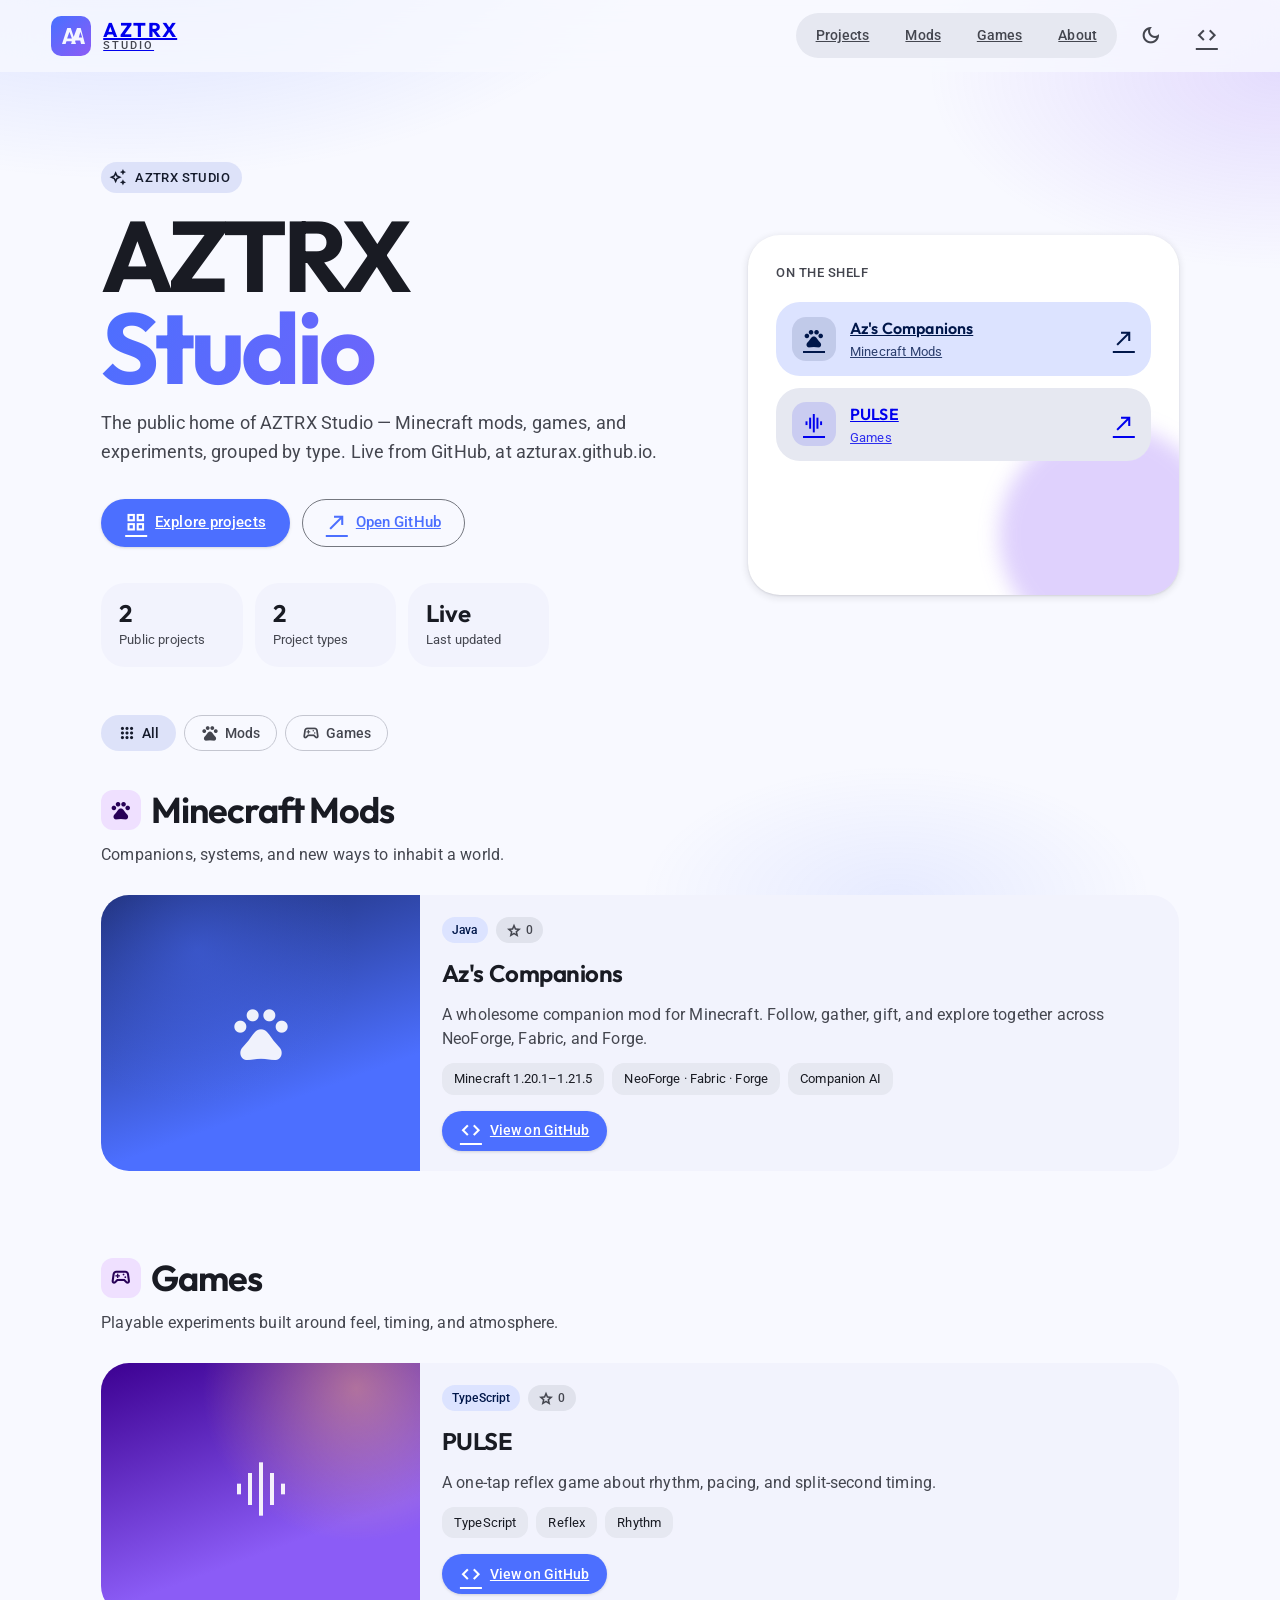
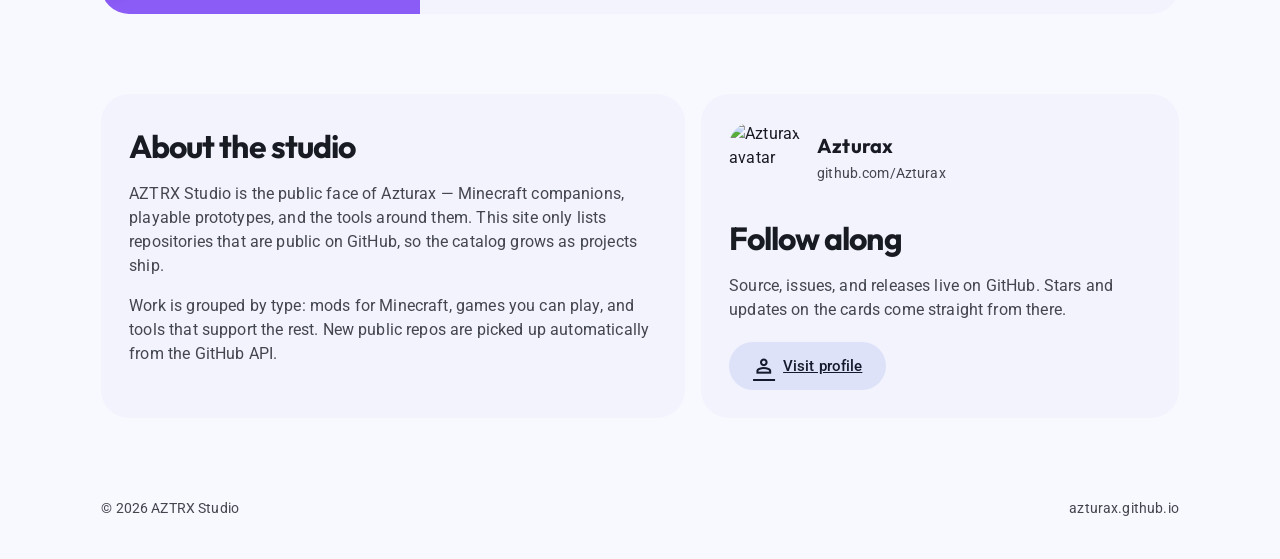
==== index.html @ 40de82d7 "Publish AZTRX Studio on the default GitHub Pages URL." ====
<!DOCTYPE html>
<html lang="en" data-theme="dark">
  <head>
    <meta charset="UTF-8" />
    <meta name="viewport" content="width=device-width, initial-scale=1" />
    <meta name="theme-color" content="#111318" />
    <meta
      name="description"
      content="AZTRX Studio — public games, Minecraft mods, and experiments from Azturax."
    />
    <meta property="og:title" content="AZTRX Studio" />
    <meta property="og:description" content="Public games, Minecraft mods, and experiments." />
    <meta property="og:type" content="website" />
    <meta property="og:url" content="https://azturax.github.io/" />
    <title>AZTRX Studio — Games, Mods & Experiments</title>
    <link rel="icon" href="assets/favicon.svg" type="image/svg+xml" />
    <script>
      (function () {
        var saved = localStorage.getItem("aztrx-theme");
        var theme = saved || (matchMedia("(prefers-color-scheme: light)").matches ? "light" : "dark");
        document.documentElement.dataset.theme = theme;
      })();
    </script>
    <link rel="preconnect" href="https://fonts.googleapis.com" />
    <link rel="preconnect" href="https://fonts.gstatic.com" crossorigin />
    <link
      href="https://fonts.googleapis.com/css2?family=Outfit:wght@500;600;700&family=Roboto:wght@400;500;600&display=swap"
      rel="stylesheet"
    />
    <link
      href="https://fonts.googleapis.com/css2?family=Material+Symbols+Outlined:opsz,wght,FILL,GRAD@24,400..600,0..1,0"
      rel="stylesheet"
    />
    <link rel="stylesheet" href="css/styles.css" />
  </head>
  <body>
    <a class="skip-link" href="#projects">Skip to projects</a>

    <header class="top-app-bar" id="top-app-bar">
      <a class="brand" href="#top">
        <img src="assets/logo.svg" alt="" width="40" height="40" />
        <span class="brand-lockup">
          <span class="brand-name">AZTRX</span>
          <span class="brand-tag">Studio</span>
        </span>
      </a>
      <nav class="nav-pills" aria-label="Primary">
        <a href="#projects">Projects</a>
        <a href="#mods">Mods</a>
        <a href="#games">Games</a>
        <a href="#about">About</a>
      </nav>
      <button class="icon-btn" id="theme-toggle" type="button" aria-label="Toggle color theme">
        <span class="material-symbols-outlined" id="theme-icon">light_mode</span>
      </button>
      <a class="icon-btn" href="https://github.com/Azturax" target="_blank" rel="noopener noreferrer" aria-label="AZTRX Studio on GitHub">
        <span class="material-symbols-outlined">code</span>
      </a>
    </header>

    <main class="main" id="top">
      <section class="hero">
        <div>
          <p class="kicker">
            <span class="material-symbols-outlined" aria-hidden="true">auto_awesome</span>
            AZTRX Studio
          </p>
          <h1>AZTRX<span>Studio</span></h1>
          <p class="lede">
            The public home of AZTRX Studio — Minecraft mods, games, and experiments,
            grouped by type. Live from GitHub, at azturax.github.io.
          </p>
          <div class="hero-actions">
            <a class="btn btn-filled" href="#projects">
              <span class="material-symbols-outlined" aria-hidden="true">grid_view</span>
              Explore projects
            </a>
            <a class="btn btn-outlined" href="https://github.com/Azturax" target="_blank" rel="noopener noreferrer">
              <span class="material-symbols-outlined" aria-hidden="true">north_east</span>
              Open GitHub
            </a>
          </div>
          <div class="stats" aria-label="Catalog snapshot">
            <div class="stat">
              <strong id="stat-repos">2</strong>
              <span>Public projects</span>
            </div>
            <div class="stat">
              <strong id="stat-types">2</strong>
              <span>Project types</span>
            </div>
            <div class="stat">
              <strong id="stat-updated">2026</strong>
              <span>Last updated</span>
            </div>
          </div>
        </div>
        <aside class="hero-panel" aria-label="Featured project types">
          <p class="hero-panel-label">On the shelf</p>
          <div class="featured-stack" id="featured-stack"></div>
        </aside>
      </section>

      <div class="filters" id="filters" role="toolbar" aria-label="Filter projects by type"></div>
      <div id="projects"></div>
      <div id="catalog"></div>
      <noscript>
        <section class="section" id="mods">
          <div class="section-head">
            <div class="section-copy">
              <h2>Minecraft Mods</h2>
              <p>Companions, systems, and new ways to inhabit a world.</p>
            </div>
          </div>
          <article class="project-card featured">
            <div class="card-body">
              <h3>Az's Companions</h3>
              <p class="desc">A wholesome companion mod for Minecraft across NeoForge, Fabric, and Forge.</p>
              <a class="btn btn-filled btn-sm" href="https://github.com/Azturax/Az_s_Companions">View on GitHub</a>
            </div>
          </article>
        </section>
        <section class="section" id="games">
          <div class="section-head">
            <div class="section-copy">
              <h2>Games</h2>
              <p>Playable experiments built around feel, timing, and atmosphere.</p>
            </div>
          </div>
          <article class="project-card featured">
            <div class="card-body">
              <h3>PULSE</h3>
              <p class="desc">A one-tap reflex game about rhythm, pacing, and split-second timing.</p>
              <a class="btn btn-filled btn-sm" href="https://github.com/Azturax/PULSE">View on GitHub</a>
            </div>
          </article>
        </section>
      </noscript>

      <section class="section" id="about">
        <div class="about-grid">
          <article class="about-card">
            <h2>About the studio</h2>
            <p>
              AZTRX Studio is the public face of Azturax — Minecraft companions, playable
              prototypes, and the tools around them. This site only lists repositories that
              are public on GitHub, so the catalog grows as projects ship.
            </p>
            <p>
              Work is grouped by type: mods for Minecraft, games you can play, and tools that
              support the rest. New public repos are picked up automatically from the GitHub API.
            </p>
          </article>
          <article class="contact-card">
            <div class="profile">
              <img
                src="https://avatars.githubusercontent.com/u/189752227?v=4"
                alt="Azturax avatar"
                width="72"
                height="72"
              />
              <div>
                <strong>Azturax</strong>
                <span>github.com/Azturax</span>
              </div>
            </div>
            <h2>Follow along</h2>
            <p style="color: var(--md-sys-color-on-surface-variant); margin: 0 0 1.25rem">
              Source, issues, and releases live on GitHub. Stars and updates on the cards come
              straight from there.
            </p>
            <a class="btn btn-tonal" href="https://github.com/Azturax" target="_blank" rel="noopener noreferrer">
              <span class="material-symbols-outlined" aria-hidden="true">person</span>
              Visit profile
            </a>
          </article>
        </div>
      </section>
    </main>

    <footer class="footer">
      <span>© <span id="year">2026</span> AZTRX Studio</span>
      <span>azturax.github.io</span>
    </footer>

    <script src="js/config.js"></script>
    <script src="js/app.js"></script>
  </body>
</html>
---- css/styles.css ----
:root {
  --md-sys-color-primary: #4c6fff;
  --md-sys-color-on-primary: #ffffff;
  --md-sys-color-primary-container: #dce3ff;
  --md-sys-color-on-primary-container: #00174a;
  --md-sys-color-secondary: #585e72;
  --md-sys-color-on-secondary: #ffffff;
  --md-sys-color-secondary-container: #dde2f9;
  --md-sys-color-on-secondary-container: #151b2c;
  --md-sys-color-tertiary: #8b5cf6;
  --md-sys-color-on-tertiary: #ffffff;
  --md-sys-color-tertiary-container: #efe0ff;
  --md-sys-color-on-tertiary-container: #270057;
  --md-sys-color-error: #ba1a1a;
  --md-sys-color-on-error: #ffffff;
  --md-sys-color-error-container: #ffdad6;
  --md-sys-color-on-error-container: #410002;
  --md-sys-color-surface: #f8f9ff;
  --md-sys-color-surface-dim: #d8dae4;
  --md-sys-color-surface-bright: #f8f9ff;
  --md-sys-color-surface-container-lowest: #ffffff;
  --md-sys-color-surface-container-low: #f2f3fd;
  --md-sys-color-surface-container: #ecedf7;
  --md-sys-color-surface-container-high: #e6e8f1;
  --md-sys-color-surface-container-highest: #e0e2ec;
  --md-sys-color-on-surface: #191b23;
  --md-sys-color-on-surface-variant: #44464f;
  --md-sys-color-outline: #74777f;
  --md-sys-color-outline-variant: #c4c6d0;
  --md-sys-color-inverse-surface: #2e3038;
  --md-sys-color-inverse-on-surface: #eff0fa;
  --md-sys-color-inverse-primary: #b4c5ff;
  --md-sys-color-scrim: #000000;
  --md-sys-color-shadow: #000000;

  --md-sys-shape-corner-extra-small: 8px;
  --md-sys-shape-corner-small: 12px;
  --md-sys-shape-corner-medium: 16px;
  --md-sys-shape-corner-large: 24px;
  --md-sys-shape-corner-extra-large: 28px;
  --md-sys-shape-corner-full: 999px;

  --md-sys-elevation-1: 0 1px 2px rgba(25, 27, 35, 0.08), 0 1px 3px 1px rgba(25, 27, 35, 0.05);
  --md-sys-elevation-2: 0 1px 2px rgba(25, 27, 35, 0.1), 0 2px 6px 2px rgba(25, 27, 35, 0.08);
  --md-sys-elevation-3: 0 4px 8px 3px rgba(25, 27, 35, 0.08), 0 1px 3px rgba(25, 27, 35, 0.12);

  --font-display: "Outfit", "Segoe UI", sans-serif;
  --font-body: "Roboto", "Segoe UI", sans-serif;
  --font-symbols: "Material Symbols Outlined";

  --page-gutter: clamp(1.25rem, 4vw, 4rem);
  --content-max: 1180px;
  --header-h: 72px;
  --ease-emphasized: cubic-bezier(0.2, 0, 0, 1);
  --ease-standard: cubic-bezier(0.2, 0, 0, 1);
}

[data-theme="dark"] {
  --md-sys-color-primary: #b4c5ff;
  --md-sys-color-on-primary: #002a75;
  --md-sys-color-primary-container: #2f4cc4;
  --md-sys-color-on-primary-container: #eaeeff;
  --md-sys-color-secondary: #c1c6dd;
  --md-sys-color-on-secondary: #2b3042;
  --md-sys-color-secondary-container: #414659;
  --md-sys-color-on-secondary-container: #dde2f9;
  --md-sys-color-tertiary: #d4bbff;
  --md-sys-color-on-tertiary: #3c0091;
  --md-sys-color-tertiary-container: #6d3ad4;
  --md-sys-color-on-tertiary-container: #f3e8ff;
  --md-sys-color-error: #ffb4ab;
  --md-sys-color-on-error: #690005;
  --md-sys-color-error-container: #93000a;
  --md-sys-color-on-error-container: #ffdad6;
  --md-sys-color-surface: #111318;
  --md-sys-color-surface-dim: #111318;
  --md-sys-color-surface-bright: #37393e;
  --md-sys-color-surface-container-lowest: #0c0e13;
  --md-sys-color-surface-container-low: #191b23;
  --md-sys-color-surface-container: #1d2027;
  --md-sys-color-surface-container-high: #282a31;
  --md-sys-color-surface-container-highest: #33353c;
  --md-sys-color-on-surface: #e2e2e9;
  --md-sys-color-on-surface-variant: #c4c6d0;
  --md-sys-color-outline: #8e9099;
  --md-sys-color-outline-variant: #44464f;
  --md-sys-color-inverse-surface: #e2e2e9;
  --md-sys-color-inverse-on-surface: #2e3038;
  --md-sys-color-inverse-primary: #3d5df0;
  --md-sys-elevation-1: 0 1px 2px rgba(0, 0, 0, 0.4), 0 1px 3px 1px rgba(0, 0, 0, 0.24);
  --md-sys-elevation-2: 0 1px 2px rgba(0, 0, 0, 0.4), 0 2px 6px 2px rgba(0, 0, 0, 0.3);
  --md-sys-elevation-3: 0 4px 8px 3px rgba(0, 0, 0, 0.32), 0 1px 3px rgba(0, 0, 0, 0.4);
}

*,
*::before,
*::after {
  box-sizing: border-box;
}

html {
  color-scheme: dark;
  scroll-behavior: smooth;
  scroll-padding-top: calc(var(--header-h) + 16px);
}

html[data-theme="light"] {
  color-scheme: light;
}

body {
  margin: 0;
  min-height: 100vh;
  font-family: var(--font-body);
  font-size: 1rem;
  line-height: 1.5;
  letter-spacing: 0.15px;
  color: var(--md-sys-color-on-surface);
  background: var(--md-sys-color-surface);
  overflow-x: hidden;
}

body::before {
  content: "";
  position: fixed;
  inset: 0;
  pointer-events: none;
  z-index: 0;
  background:
    radial-gradient(ellipse 70% 50% at 10% -10%, color-mix(in srgb, var(--md-sys-color-primary) 22%, transparent), transparent 60%),
    radial-gradient(ellipse 50% 40% at 100% 8%, color-mix(in srgb, var(--md-sys-color-tertiary) 18%, transparent), transparent 55%),
    radial-gradient(ellipse 40% 30% at 70% 100%, color-mix(in srgb, var(--md-sys-color-primary) 10%, transparent), transparent 50%);
}

img {
  max-width: 100%;
  display: block;
}

a:focus-visible,
button:focus-visible,
.chip:focus-visible,
.btn:focus-visible,
.icon-btn:focus-visible {
  outline: 2px solid var(--md-sys-color-primary);
  outline-offset: 3px;
}

button,
.btn {
  font-family: inherit;
}

.skip-link {
  position: absolute;
  left: 12px;
  top: -48px;
  z-index: 100;
  padding: 10px 16px;
  border-radius: var(--md-sys-shape-corner-full);
  background: var(--md-sys-color-primary);
  color: var(--md-sys-color-on-primary);
}

.skip-link:focus {
  top: 12px;
}

.material-symbols-outlined {
  font-family: var(--font-symbols);
  font-weight: 400;
  font-style: normal;
  font-size: 1.35rem;
  line-height: 1;
  letter-spacing: normal;
  text-transform: none;
  display: inline-block;
  white-space: nowrap;
  word-wrap: normal;
  direction: ltr;
  font-variation-settings: "FILL" 0, "wght" 500, "GRAD" 0, "opsz" 24;
  user-select: none;
}

.top-app-bar {
  position: sticky;
  top: 0;
  z-index: 40;
  display: flex;
  align-items: center;
  gap: 12px;
  height: var(--header-h);
  padding: 0 var(--page-gutter);
  background: color-mix(in srgb, var(--md-sys-color-surface) 78%, transparent);
  backdrop-filter: blur(20px) saturate(1.4);
  border-bottom: 1px solid transparent;
  transition: border-color 240ms var(--ease-standard), background 240ms var(--ease-standard);
}

.top-app-bar.is-scrolled {
  border-bottom-color: var(--md-sys-color-outline-variant);
  background: color-mix(in srgb, var(--md-sys-color-surface-container) 86%, transparent);
}

.brand {
  display: flex;
  align-items: center;
  gap: 12px;
  margin-right: auto;
}

.brand img {
  width: 40px;
  height: 40px;
}

.brand-lockup {
  display: flex;
  flex-direction: column;
  line-height: 1.05;
}

.brand-name {
  font-family: var(--font-display);
  font-weight: 700;
  font-size: 1.25rem;
  letter-spacing: 0.08em;
}

.brand-tag {
  font-size: 0.6875rem;
  font-weight: 500;
  letter-spacing: 0.18em;
  text-transform: uppercase;
  color: var(--md-sys-color-on-surface-variant);
}

.nav-pills {
  display: flex;
  gap: 4px;
  padding: 4px;
  border-radius: var(--md-sys-shape-corner-full);
  background: var(--md-sys-color-surface-container-high);
}

.nav-pills a {
  display: inline-flex;
  align-items: center;
  gap: 6px;
  padding: 8px 16px;
  border-radius: var(--md-sys-shape-corner-full);
  font-size: 0.875rem;
  font-weight: 500;
  letter-spacing: 0.1px;
  color: var(--md-sys-color-on-surface-variant);
  transition: background 180ms var(--ease-standard), color 180ms var(--ease-standard);
}

.nav-pills a:hover,
.nav-pills a:focus-visible {
  background: var(--md-sys-color-surface-container-highest);
  color: var(--md-sys-color-on-surface);
}

.icon-btn {
  width: 44px;
  height: 44px;
  border: 0;
  border-radius: var(--md-sys-shape-corner-full);
  background: transparent;
  color: var(--md-sys-color-on-surface-variant);
  display: grid;
  place-items: center;
  cursor: pointer;
  transition: background 180ms var(--ease-standard);
}

.icon-btn:hover,
.icon-btn:focus-visible {
  background: var(--md-sys-color-surface-container-highest);
  color: var(--md-sys-color-on-surface);
}

.main {
  position: relative;
  z-index: 1;
}

.hero {
  display: grid;
  grid-template-columns: 1.15fr 0.85fr;
  gap: clamp(2rem, 5vw, 4.5rem);
  align-items: center;
  max-width: var(--content-max);
  margin: 0 auto;
  padding: clamp(2.5rem, 7vw, 6rem) var(--page-gutter) 3rem;
}

.kicker {
  display: inline-flex;
  align-items: center;
  gap: 8px;
  margin: 0 0 1rem;
  padding: 6px 12px 6px 8px;
  border-radius: var(--md-sys-shape-corner-full);
  background: var(--md-sys-color-secondary-container);
  color: var(--md-sys-color-on-secondary-container);
  font-size: 0.8125rem;
  font-weight: 500;
  letter-spacing: 0.4px;
  text-transform: uppercase;
}

.kicker .material-symbols-outlined {
  font-size: 1.1rem;
}

.hero h1 {
  margin: 0 0 1rem;
  font-family: var(--font-display);
  font-size: clamp(3rem, 8vw, 6.25rem);
  font-weight: 700;
  line-height: 0.92;
  letter-spacing: -0.04em;
}

.hero h1 span {
  display: block;
  background: linear-gradient(120deg, var(--md-sys-color-primary), var(--md-sys-color-tertiary));
  -webkit-background-clip: text;
  background-clip: text;
  color: transparent;
}

.lede {
  max-width: 38rem;
  margin: 0 0 2rem;
  font-size: 1.125rem;
  line-height: 1.6;
  color: var(--md-sys-color-on-surface-variant);
}

.hero-actions {
  display: flex;
  flex-wrap: wrap;
  gap: 12px;
  margin-bottom: 2.25rem;
}

.btn {
  position: relative;
  overflow: hidden;
  display: inline-flex;
  align-items: center;
  justify-content: center;
  gap: 8px;
  min-height: 48px;
  padding: 12px 24px;
  border: 0;
  border-radius: var(--md-sys-shape-corner-full);
  font-size: 0.9375rem;
  font-weight: 500;
  letter-spacing: 0.1px;
  cursor: pointer;
  transition: box-shadow 200ms var(--ease-standard), transform 200ms var(--ease-emphasized);
}

.btn:hover {
  transform: translateY(-1px);
}

.btn-filled {
  background: var(--md-sys-color-primary);
  color: var(--md-sys-color-on-primary);
  box-shadow: var(--md-sys-elevation-1);
}

.btn-filled:hover {
  box-shadow: var(--md-sys-elevation-2);
}

.btn-tonal {
  background: var(--md-sys-color-secondary-container);
  color: var(--md-sys-color-on-secondary-container);
}

.btn-outlined {
  background: transparent;
  color: var(--md-sys-color-primary);
  outline: 1px solid var(--md-sys-color-outline);
  outline-offset: -1px;
}

.stats {
  display: grid;
  grid-template-columns: repeat(3, minmax(0, 1fr));
  gap: 12px;
  max-width: 28rem;
}

.stat {
  padding: 16px 18px;
  border-radius: var(--md-sys-shape-corner-large);
  background: var(--md-sys-color-surface-container-low);
}

.stat strong {
  display: block;
  font-family: var(--font-display);
  font-size: 1.5rem;
  font-weight: 650;
  line-height: 1.2;
}

.stat span {
  color: var(--md-sys-color-on-surface-variant);
  font-size: 0.8125rem;
}

.hero-panel {
  position: relative;
  min-height: 360px;
  padding: 28px;
  border-radius: 32px;
  background: var(--md-sys-color-surface-container-lowest);
  box-shadow: var(--md-sys-elevation-2);
  overflow: hidden;
}

.hero-panel::after {
  content: "";
  position: absolute;
  width: 220px;
  height: 220px;
  right: -40px;
  bottom: -50px;
  border-radius: 50%;
  background: color-mix(in srgb, var(--md-sys-color-tertiary) 28%, transparent);
  filter: blur(10px);
}

.hero-panel-label {
  position: relative;
  z-index: 1;
  margin: 0 0 1.25rem;
  color: var(--md-sys-color-on-surface-variant);
  font-size: 0.8125rem;
  font-weight: 500;
  letter-spacing: 0.5px;
  text-transform: uppercase;
}

.featured-stack {
  position: relative;
  z-index: 1;
  display: grid;
  gap: 12px;
}

.mini-card {
  display: grid;
  grid-template-columns: auto 1fr auto;
  gap: 14px;
  align-items: center;
  padding: 14px 16px;
  border-radius: var(--md-sys-shape-corner-large);
  background: var(--md-sys-color-surface-container-high);
  transition: transform 180ms var(--ease-emphasized), background 180ms var(--ease-standard);
}

.mini-card:hover {
  transform: translateX(4px);
}

.mini-card:first-child {
  background: var(--md-sys-color-primary-container);
  color: var(--md-sys-color-on-primary-container);
}

.mini-icon {
  width: 44px;
  height: 44px;
  border-radius: 14px;
  display: grid;
  place-items: center;
  background: color-mix(in srgb, currentColor 12%, transparent);
}

.mini-card h3 {
  margin: 0;
  font-family: var(--font-display);
  font-size: 1rem;
  font-weight: 600;
}

.mini-card p {
  margin: 2px 0 0;
  font-size: 0.8125rem;
  opacity: 0.8;
}

.section {
  max-width: var(--content-max);
  margin: 0 auto;
  padding: 1.5rem var(--page-gutter) 3.5rem;
}

.section-head {
  display: flex;
  flex-wrap: wrap;
  align-items: flex-end;
  justify-content: space-between;
  gap: 16px;
  margin-bottom: 1.75rem;
}

.section-copy h2 {
  display: flex;
  align-items: center;
  gap: 10px;
  margin: 0 0 6px;
  font-family: var(--font-display);
  font-size: clamp(1.75rem, 3vw, 2.25rem);
  font-weight: 650;
  letter-spacing: -0.03em;
}

.section-copy p {
  margin: 0;
  max-width: 40rem;
  color: var(--md-sys-color-on-surface-variant);
}

.section-icon {
  width: 40px;
  height: 40px;
  border-radius: 12px;
  display: grid;
  place-items: center;
  background: var(--md-sys-color-tertiary-container);
  color: var(--md-sys-color-on-tertiary-container);
}

.filters {
  display: flex;
  flex-wrap: wrap;
  gap: 8px;
  max-width: var(--content-max);
  margin: 0 auto;
  padding: 0 var(--page-gutter) 0.5rem;
}

.chip {
  display: inline-flex;
  align-items: center;
  gap: 6px;
  min-height: 36px;
  padding: 6px 16px;
  border: 1px solid var(--md-sys-color-outline-variant);
  border-radius: var(--md-sys-shape-corner-full);
  background: transparent;
  color: var(--md-sys-color-on-surface-variant);
  font-size: 0.875rem;
  font-weight: 500;
  cursor: pointer;
  transition: background 180ms var(--ease-standard), border-color 180ms var(--ease-standard), color 180ms var(--ease-standard);
}

.chip:hover {
  background: var(--md-sys-color-surface-container-high);
}

.chip[aria-pressed="true"] {
  border-color: transparent;
  background: var(--md-sys-color-secondary-container);
  color: var(--md-sys-color-on-secondary-container);
}

.chip .material-symbols-outlined {
  font-size: 1.125rem;
}

.project-grid {
  display: grid;
  grid-template-columns: repeat(auto-fit, minmax(280px, 1fr));
  gap: 16px;
}

.project-card {
  display: flex;
  flex-direction: column;
  min-height: 100%;
  padding: 0;
  border-radius: var(--md-sys-shape-corner-extra-large);
  background: var(--md-sys-color-surface-container-low);
  overflow: hidden;
  transition: transform 220ms var(--ease-emphasized), box-shadow 220ms var(--ease-standard), background 220ms var(--ease-standard);
}

.project-card:hover {
  transform: translateY(-4px);
  background: var(--md-sys-color-surface-container-lowest);
  box-shadow: var(--md-sys-elevation-3);
}

.project-card.featured {
  grid-column: 1 / -1;
  display: grid;
  grid-template-columns: minmax(220px, 0.42fr) 1fr;
}

.card-media {
  position: relative;
  min-height: 168px;
  display: grid;
  place-items: center;
  overflow: hidden;
}

.card-media.mods {
  background:
    radial-gradient(circle at 30% 20%, color-mix(in srgb, var(--md-sys-color-primary) 45%, transparent), transparent 50%),
    linear-gradient(160deg, #1b2a6b, #4c6fff 70%);
}

.card-media.games {
  background:
    radial-gradient(circle at 80% 10%, color-mix(in srgb, #ffb77a 50%, transparent), transparent 45%),
    linear-gradient(160deg, #3c0091, #8b5cf6 68%);
}

.card-media.tools {
  background:
    radial-gradient(circle at 20% 80%, color-mix(in srgb, #67e8f9 40%, transparent), transparent 50%),
    linear-gradient(160deg, #0f766e, #14b8a6);
}

.card-media.other {
  background: linear-gradient(160deg, #334155, #64748b);
}

.card-media .material-symbols-outlined {
  font-size: 4rem;
  color: #fff;
  font-variation-settings: "FILL" 1, "wght" 400, "GRAD" 0, "opsz" 48;
  opacity: 0.92;
}

.card-body {
  display: flex;
  flex-direction: column;
  gap: 12px;
  padding: 22px 22px 20px;
  flex: 1;
}

.card-meta {
  display: flex;
  flex-wrap: wrap;
  gap: 8px;
}

.badge {
  display: inline-flex;
  align-items: center;
  gap: 4px;
  padding: 4px 10px;
  border-radius: var(--md-sys-shape-corner-full);
  background: var(--md-sys-color-surface-container-highest);
  color: var(--md-sys-color-on-surface-variant);
  font-size: 0.75rem;
  font-weight: 500;
}

.badge.lang {
  background: var(--md-sys-color-primary-container);
  color: var(--md-sys-color-on-primary-container);
}

.project-card h3 {
  margin: 0;
  font-family: var(--font-display);
  font-size: 1.5rem;
  font-weight: 650;
  letter-spacing: -0.02em;
}

.project-card .desc {
  margin: 0;
  color: var(--md-sys-color-on-surface-variant);
  flex: 1;
}

.highlights {
  display: flex;
  flex-wrap: wrap;
  gap: 8px;
  margin: 0;
  padding: 0;
  list-style: none;
}

.highlights li {
  padding: 6px 12px;
  border-radius: var(--md-sys-shape-corner-small);
  background: var(--md-sys-color-surface-container-high);
  font-size: 0.8125rem;
}

.card-actions {
  display: flex;
  flex-wrap: wrap;
  gap: 8px;
  margin-top: 4px;
}

.btn-sm {
  min-height: 40px;
  padding: 8px 18px;
  font-size: 0.875rem;
}

.empty-state,
.status-banner {
  padding: 28px;
  border-radius: var(--md-sys-shape-corner-extra-large);
  background: var(--md-sys-color-surface-container);
  color: var(--md-sys-color-on-surface-variant);
  text-align: center;
}

.about-grid {
  display: grid;
  grid-template-columns: 1.1fr 0.9fr;
  gap: 16px;
}

.about-card,
.contact-card {
  padding: 28px;
  border-radius: var(--md-sys-shape-corner-extra-large);
  background: var(--md-sys-color-surface-container-low);
}

.about-card h2,
.contact-card h2 {
  margin: 0 0 12px;
  font-family: var(--font-display);
  font-size: 2rem;
  letter-spacing: -0.03em;
}

.about-card p {
  margin: 0 0 1rem;
  color: var(--md-sys-color-on-surface-variant);
}

.about-card p:last-child {
  margin-bottom: 0;
}

.profile {
  display: flex;
  align-items: center;
  gap: 16px;
  margin-bottom: 1.25rem;
}

.profile img {
  width: 72px;
  height: 72px;
  border-radius: 24px;
}

.profile strong {
  display: block;
  font-family: var(--font-display);
  font-size: 1.25rem;
}

.profile span {
  color: var(--md-sys-color-on-surface-variant);
  font-size: 0.875rem;
}

.footer {
  position: relative;
  z-index: 1;
  max-width: var(--content-max);
  margin: 0 auto;
  padding: 1.5rem var(--page-gutter) 2.5rem;
  display: flex;
  flex-wrap: wrap;
  justify-content: space-between;
  gap: 12px;
  color: var(--md-sys-color-on-surface-variant);
  font-size: 0.875rem;
}

.hidden {
  display: none !important;
}

@media (max-width: 900px) {
  .nav-pills {
    display: none;
  }

  .hero,
  .about-grid,
  .project-card.featured {
    grid-template-columns: 1fr;
  }

  .hero-panel {
    min-height: auto;
  }
}

@media (max-width: 600px) {
  .stats {
    grid-template-columns: 1fr;
  }

  .brand-name {
    letter-spacing: 0.04em;
  }
}

@media (prefers-reduced-motion: reduce) {
  html {
    scroll-behavior: auto;
  }

  *,
  *::before,
  *::after {
    animation: none !important;
    transition: none !important;
  }
}
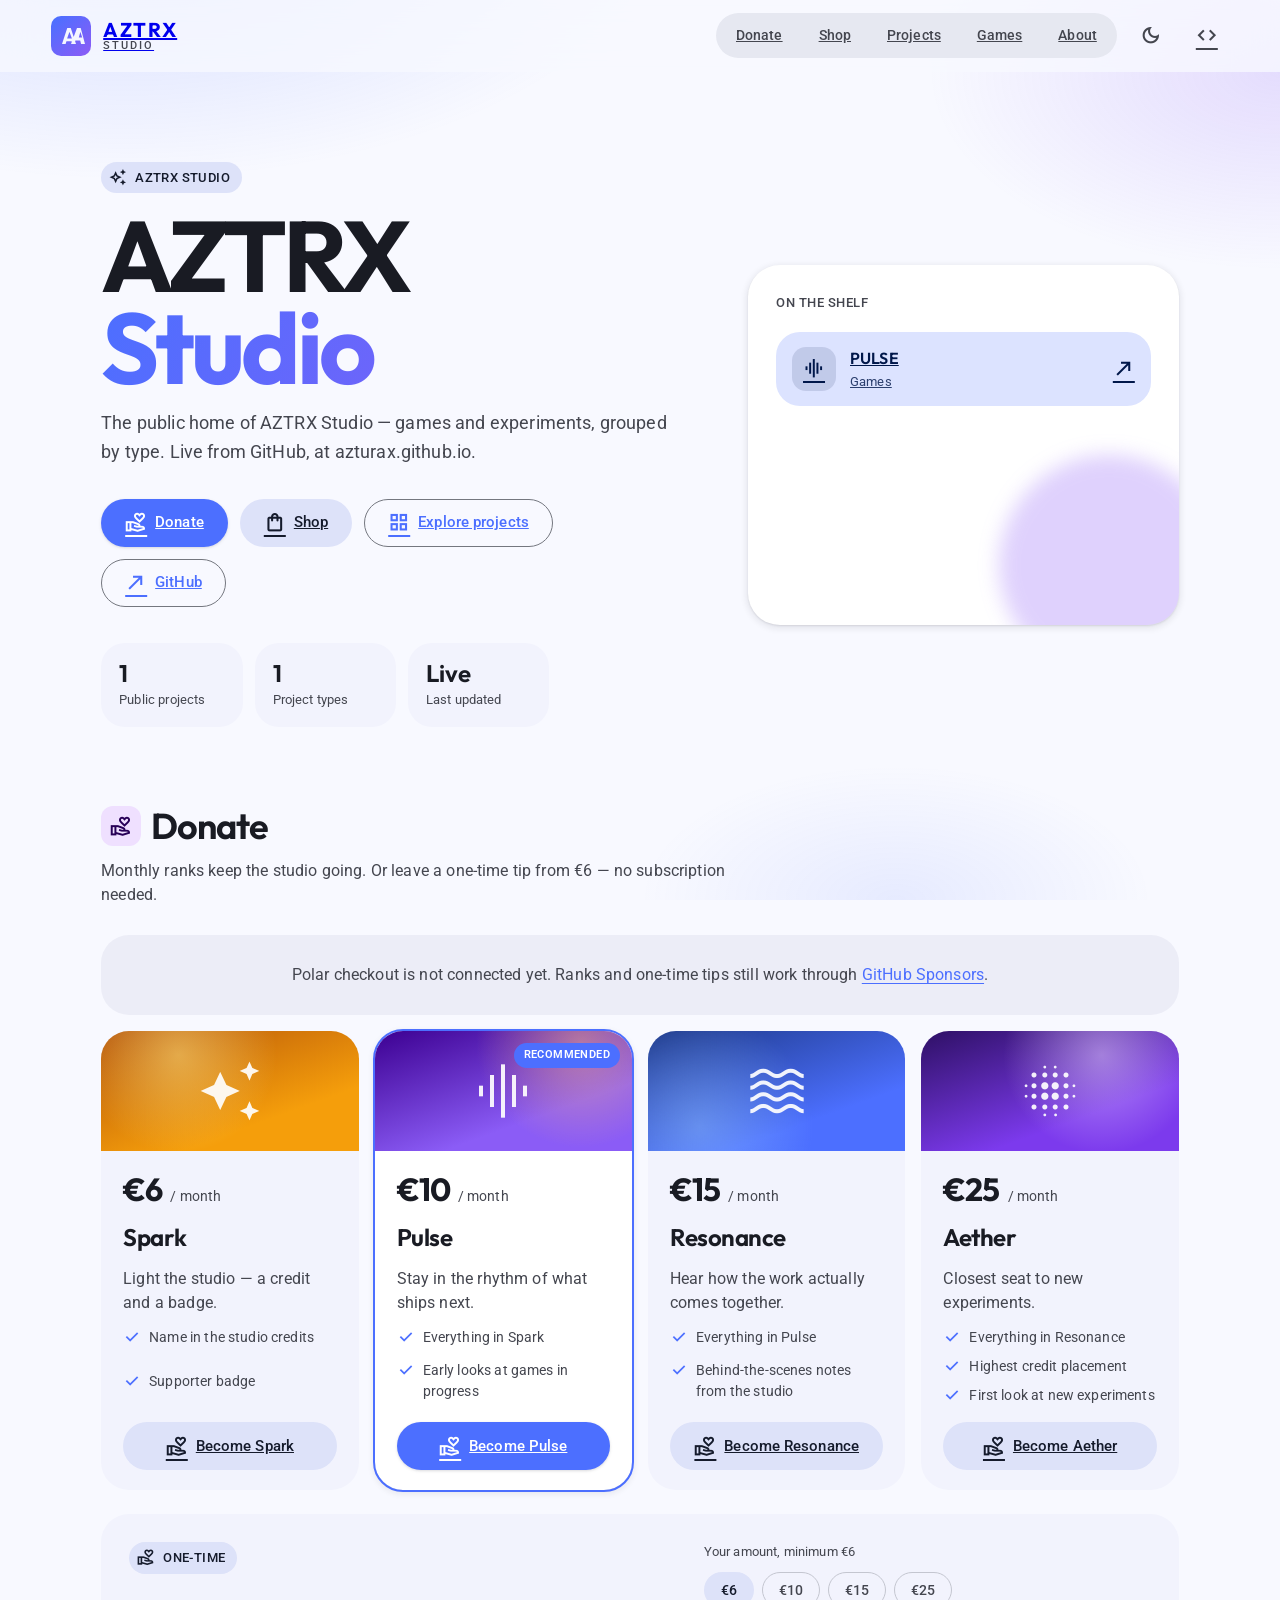
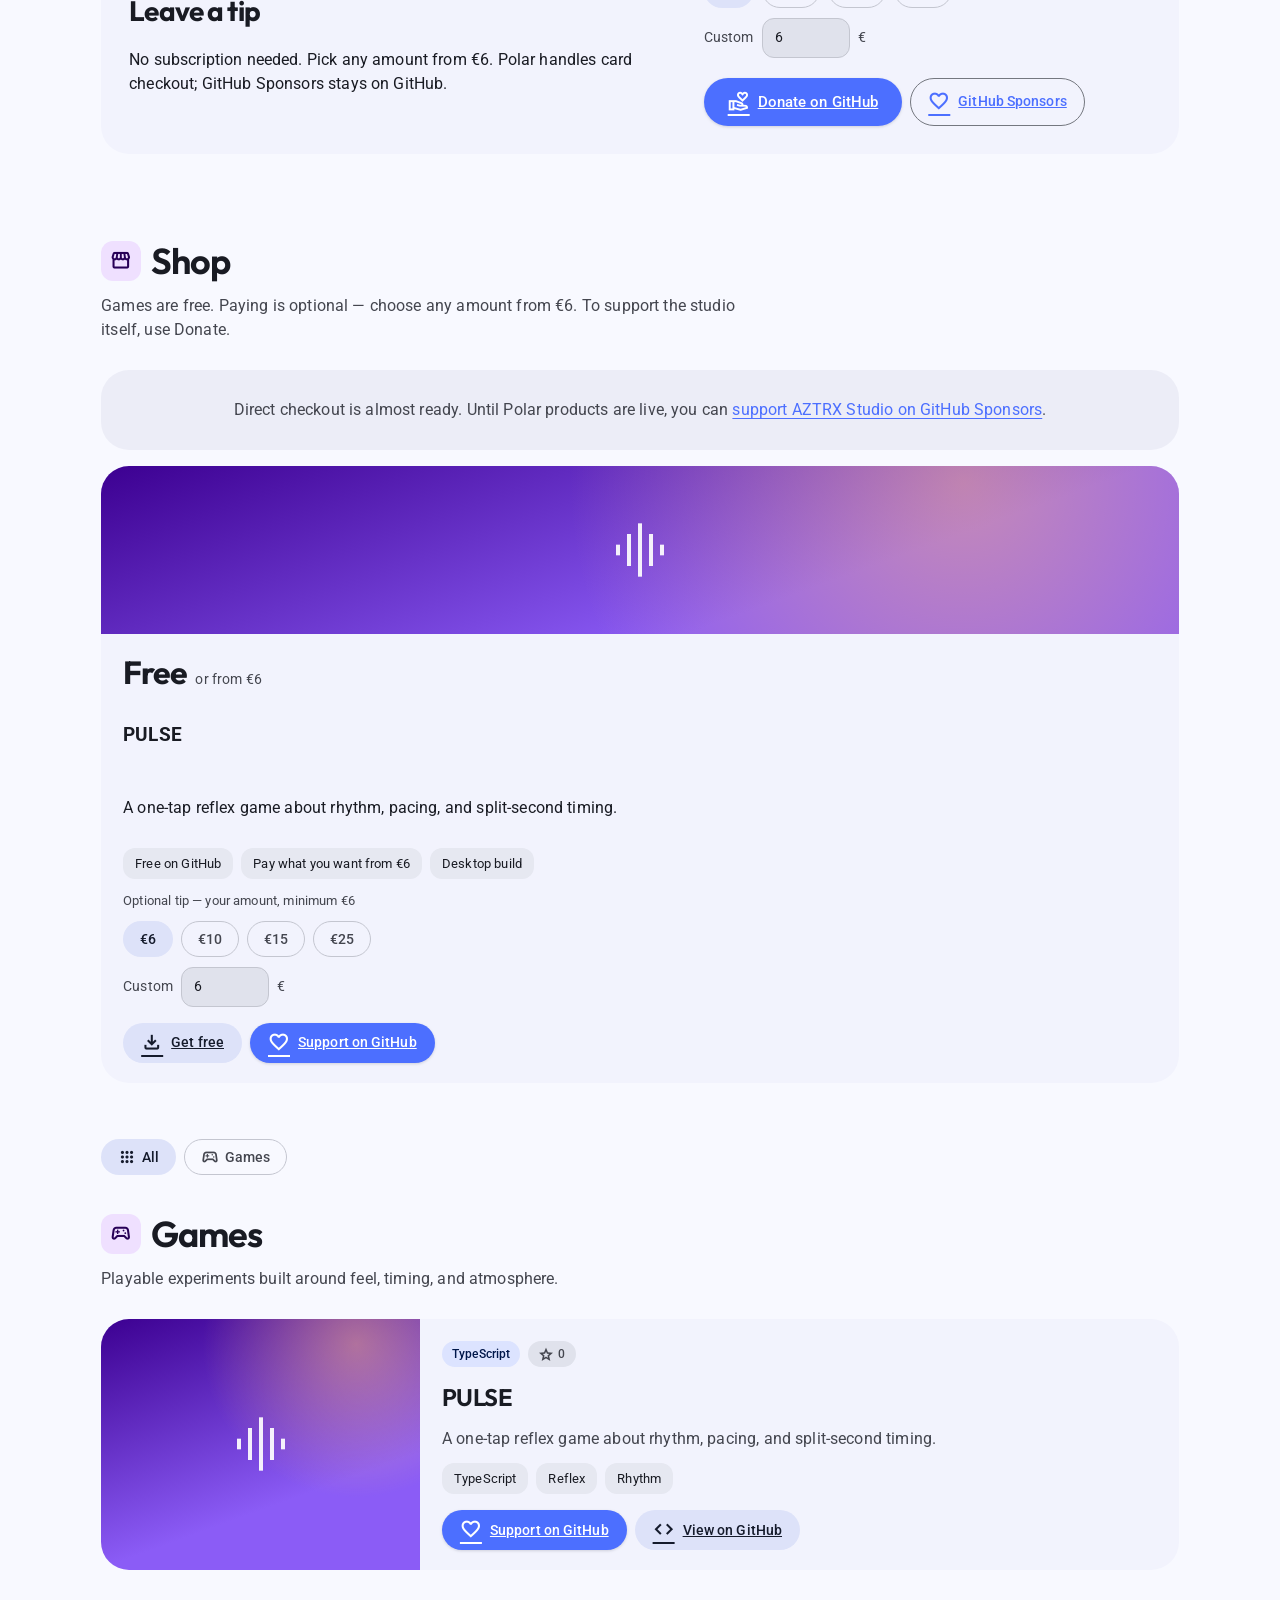
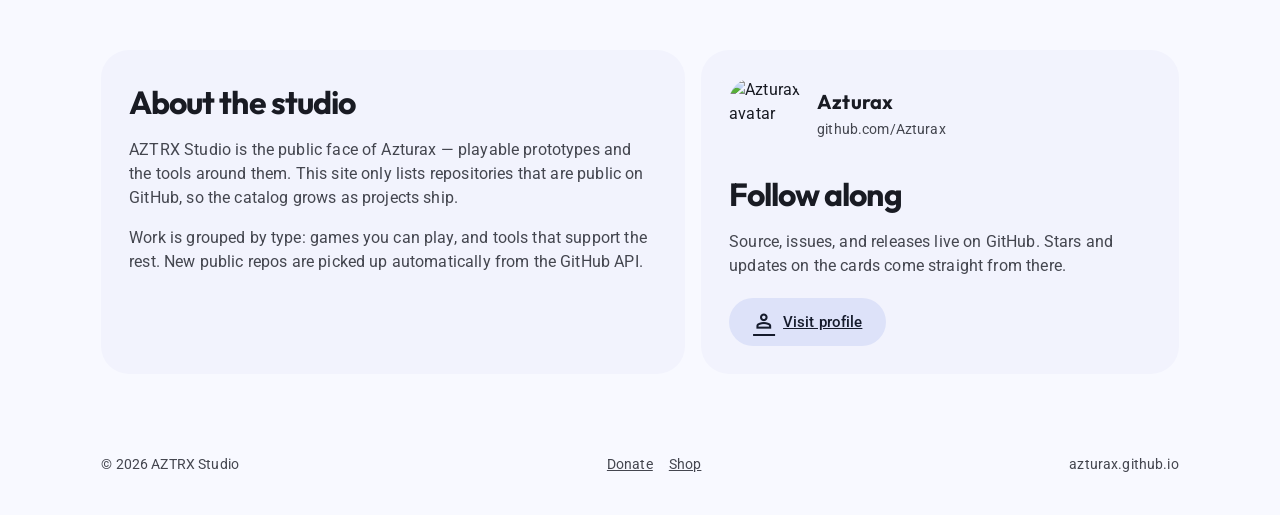
==== commit ffcac6ef: "Publish supporter ranks and donate/shop so the live site can take optional support without listing n" ====
--- a/index.html
+++ b/index.html
@@ -6,13 +6,13 @@
     <meta name="theme-color" content="#111318" />
     <meta
       name="description"
-      content="AZTRX Studio — public games, Minecraft mods, and experiments from Azturax."
+      content="AZTRX Studio — public games and experiments from Azturax."
     />
     <meta property="og:title" content="AZTRX Studio" />
-    <meta property="og:description" content="Public games, Minecraft mods, and experiments." />
+    <meta property="og:description" content="Public games and experiments." />
     <meta property="og:type" content="website" />
     <meta property="og:url" content="https://azturax.github.io/" />
-    <title>AZTRX Studio — Games, Mods & Experiments</title>
+    <title>AZTRX Studio — Games & Experiments</title>
     <link rel="icon" href="assets/favicon.svg" type="image/svg+xml" />
     <script>
       (function () {
@@ -45,8 +45,9 @@
         </span>
       </a>
       <nav class="nav-pills" aria-label="Primary">
+        <a href="#donate">Donate</a>
+        <a href="#shop">Shop</a>
         <a href="#projects">Projects</a>
-        <a href="#mods">Mods</a>
         <a href="#games">Games</a>
         <a href="#about">About</a>
       </nav>
@@ -67,17 +68,25 @@
           </p>
           <h1>AZTRX<span>Studio</span></h1>
           <p class="lede">
-            The public home of AZTRX Studio — Minecraft mods, games, and experiments,
+            The public home of AZTRX Studio — games and experiments,
             grouped by type. Live from GitHub, at azturax.github.io.
           </p>
           <div class="hero-actions">
-            <a class="btn btn-filled" href="#projects">
+            <a class="btn btn-filled" href="#donate">
+              <span class="material-symbols-outlined" aria-hidden="true">volunteer_activism</span>
+              Donate
+            </a>
+            <a class="btn btn-tonal" href="#shop">
+              <span class="material-symbols-outlined" aria-hidden="true">shopping_bag</span>
+              Shop
+            </a>
+            <a class="btn btn-outlined" href="#projects">
               <span class="material-symbols-outlined" aria-hidden="true">grid_view</span>
               Explore projects
             </a>
             <a class="btn btn-outlined" href="https://github.com/Azturax" target="_blank" rel="noopener noreferrer">
               <span class="material-symbols-outlined" aria-hidden="true">north_east</span>
-              Open GitHub
+              GitHub
             </a>
           </div>
           <div class="stats" aria-label="Catalog snapshot">
@@ -101,25 +110,55 @@
         </aside>
       </section>
 
+      <section class="section" id="donate" aria-labelledby="donate-title">
+        <div class="section-head">
+          <div class="section-copy">
+            <h2 id="donate-title">
+              <span class="section-icon">
+                <span class="material-symbols-outlined" aria-hidden="true">volunteer_activism</span>
+              </span>
+              Donate
+            </h2>
+            <p>
+              Monthly ranks keep the studio going. Or leave a one-time tip from €6 —
+              no subscription needed.
+            </p>
+          </div>
+        </div>
+        <p class="status-banner" id="donate-status">
+          Polar checkout is not connected yet. Ranks and one-time tips still work through
+          <a href="https://github.com/sponsors/Azturax" target="_blank" rel="noopener noreferrer">GitHub Sponsors</a>.
+        </p>
+        <div class="rank-grid" id="rank-grid"></div>
+        <div class="donate-panel" id="donate-panel"></div>
+      </section>
+
+      <section class="section" id="shop" aria-labelledby="shop-title">
+        <div class="section-head">
+          <div class="section-copy">
+            <h2 id="shop-title">
+              <span class="section-icon">
+                <span class="material-symbols-outlined" aria-hidden="true">storefront</span>
+              </span>
+              Shop
+            </h2>
+            <p>
+              Games are free. Paying is optional — choose any amount from €6.
+              To support the studio itself, use Donate.
+            </p>
+          </div>
+        </div>
+        <p class="status-banner" id="store-status">
+          Direct checkout is almost ready. Until Polar products are live, you can
+          <a href="https://github.com/sponsors/Azturax" target="_blank" rel="noopener noreferrer">support AZTRX Studio on GitHub Sponsors</a>.
+        </p>
+        <div class="store-grid" id="store-grid"></div>
+      </section>
+
       <div class="filters" id="filters" role="toolbar" aria-label="Filter projects by type"></div>
       <div id="projects"></div>
       <div id="catalog"></div>
       <noscript>
-        <section class="section" id="mods">
-          <div class="section-head">
-            <div class="section-copy">
-              <h2>Minecraft Mods</h2>
-              <p>Companions, systems, and new ways to inhabit a world.</p>
-            </div>
-          </div>
-          <article class="project-card featured">
-            <div class="card-body">
-              <h3>Az's Companions</h3>
-              <p class="desc">A wholesome companion mod for Minecraft across NeoForge, Fabric, and Forge.</p>
-              <a class="btn btn-filled btn-sm" href="https://github.com/Azturax/Az_s_Companions">View on GitHub</a>
-            </div>
-          </article>
-        </section>
         <section class="section" id="games">
           <div class="section-head">
             <div class="section-copy">
@@ -142,12 +181,12 @@
           <article class="about-card">
             <h2>About the studio</h2>
             <p>
-              AZTRX Studio is the public face of Azturax — Minecraft companions, playable
-              prototypes, and the tools around them. This site only lists repositories that
+              AZTRX Studio is the public face of Azturax — playable prototypes
+              and the tools around them. This site only lists repositories that
               are public on GitHub, so the catalog grows as projects ship.
             </p>
             <p>
-              Work is grouped by type: mods for Minecraft, games you can play, and tools that
+              Work is grouped by type: games you can play, and tools that
               support the rest. New public repos are picked up automatically from the GitHub API.
             </p>
           </article>
@@ -180,10 +219,20 @@
 
     <footer class="footer">
       <span>© <span id="year">2026</span> AZTRX Studio</span>
+      <nav class="footer-links" aria-label="Footer">
+        <a href="#donate">Donate</a>
+        <a href="#shop">Shop</a>
+      </nav>
       <span>azturax.github.io</span>
     </footer>
 
     <script src="js/config.js"></script>
+    <script src="js/store.js"></script>
     <script src="js/app.js"></script>
+    <script
+      defer
+      data-auto-init
+      src="https://cdn.jsdelivr.net/npm/@polar-sh/checkout@latest/dist/embed.global.js"
+    ></script>
   </body>
 </html>
--- a/css/styles.css
+++ b/css/styles.css
@@ -617,12 +617,6 @@
   overflow: hidden;
 }
 
-.card-media.mods {
-  background:
-    radial-gradient(circle at 30% 20%, color-mix(in srgb, var(--md-sys-color-primary) 45%, transparent), transparent 50%),
-    linear-gradient(160deg, #1b2a6b, #4c6fff 70%);
-}
-
 .card-media.games {
   background:
     radial-gradient(circle at 80% 10%, color-mix(in srgb, #ffb77a 50%, transparent), transparent 45%),
@@ -637,6 +631,31 @@
 
 .card-media.other {
   background: linear-gradient(160deg, #334155, #64748b);
+}
+
+.card-media.support,
+.card-media.spark {
+  background:
+    radial-gradient(circle at 30% 20%, color-mix(in srgb, #fde68a 50%, transparent), transparent 48%),
+    linear-gradient(160deg, #b45309, #f59e0b 70%);
+}
+
+.card-media.pulse {
+  background:
+    radial-gradient(circle at 80% 10%, color-mix(in srgb, #ffb77a 50%, transparent), transparent 45%),
+    linear-gradient(160deg, #3c0091, #8b5cf6 68%);
+}
+
+.card-media.resonance {
+  background:
+    radial-gradient(circle at 20% 80%, color-mix(in srgb, #93c5fd 45%, transparent), transparent 50%),
+    linear-gradient(160deg, #1e3a8a, #4c6fff 70%);
+}
+
+.card-media.aether {
+  background:
+    radial-gradient(circle at 70% 20%, color-mix(in srgb, #e9d5ff 50%, transparent), transparent 48%),
+    linear-gradient(160deg, #2e1065, #7c3aed 68%);
 }
 
 .card-media .material-symbols-outlined {
@@ -797,6 +816,217 @@
   font-size: 0.875rem;
 }
 
+.footer-links {
+  display: flex;
+  gap: 16px;
+}
+
+.footer-links a {
+  color: var(--md-sys-color-on-surface-variant);
+}
+
+.footer-links a:hover {
+  color: var(--md-sys-color-primary);
+}
+
+.store-grid {
+  display: grid;
+  grid-template-columns: repeat(auto-fit, minmax(280px, 1fr));
+  gap: 16px;
+}
+
+.store-card {
+  display: flex;
+  flex-direction: column;
+  border-radius: var(--md-sys-shape-corner-extra-large);
+  background: var(--md-sys-color-surface-container-low);
+  overflow: hidden;
+  transition: transform 220ms var(--ease-emphasized), box-shadow 220ms var(--ease-standard);
+}
+
+.store-card:hover {
+  transform: translateY(-4px);
+  box-shadow: var(--md-sys-elevation-3);
+}
+
+.price-row {
+  display: flex;
+  align-items: baseline;
+  gap: 8px;
+}
+
+.price {
+  font-family: var(--font-display);
+  font-size: 2rem;
+  font-weight: 700;
+  letter-spacing: -0.03em;
+  line-height: 1;
+}
+
+.price-note {
+  color: var(--md-sys-color-on-surface-variant);
+  font-size: 0.875rem;
+}
+
+.amount-picker {
+  display: grid;
+  gap: 10px;
+}
+
+.amount-label {
+  margin: 0;
+  color: var(--md-sys-color-on-surface-variant);
+  font-size: 0.8125rem;
+}
+
+.amount-chips {
+  display: flex;
+  flex-wrap: wrap;
+  gap: 8px;
+}
+
+.amount-custom {
+  display: flex;
+  align-items: center;
+  gap: 8px;
+  color: var(--md-sys-color-on-surface-variant);
+  font-size: 0.875rem;
+}
+
+.rank-grid {
+  display: grid;
+  grid-template-columns: repeat(auto-fit, minmax(240px, 1fr));
+  gap: 16px;
+  margin-bottom: 1.5rem;
+}
+
+.rank-card {
+  position: relative;
+  display: flex;
+  flex-direction: column;
+  min-height: 100%;
+  border-radius: var(--md-sys-shape-corner-extra-large);
+  background: var(--md-sys-color-surface-container-low);
+  overflow: hidden;
+  transition: transform 220ms var(--ease-emphasized), box-shadow 220ms var(--ease-standard);
+}
+
+.rank-card:hover {
+  transform: translateY(-4px);
+  box-shadow: var(--md-sys-elevation-3);
+}
+
+.rank-card.recommended {
+  outline: 2px solid var(--md-sys-color-primary);
+  outline-offset: 0;
+  box-shadow: var(--md-sys-elevation-2);
+  background: var(--md-sys-color-surface-container-lowest);
+}
+
+.rank-card .card-media {
+  min-height: 120px;
+}
+
+.rank-badge {
+  position: absolute;
+  top: 12px;
+  right: 12px;
+  padding: 4px 10px;
+  border-radius: var(--md-sys-shape-corner-full);
+  background: var(--md-sys-color-primary);
+  color: var(--md-sys-color-on-primary);
+  font-size: 0.6875rem;
+  font-weight: 600;
+  letter-spacing: 0.4px;
+  text-transform: uppercase;
+}
+
+.rank-card h3 {
+  margin: 0;
+  font-family: var(--font-display);
+  font-size: 1.5rem;
+  font-weight: 650;
+  letter-spacing: -0.02em;
+}
+
+.rank-card .desc {
+  margin: 0;
+  color: var(--md-sys-color-on-surface-variant);
+}
+
+.rank-benefits {
+  display: grid;
+  gap: 8px;
+  margin: 0;
+  padding: 0;
+  list-style: none;
+  flex: 1;
+}
+
+.rank-benefits li {
+  display: flex;
+  align-items: flex-start;
+  gap: 8px;
+  font-size: 0.875rem;
+  color: var(--md-sys-color-on-surface-variant);
+}
+
+.rank-benefits .material-symbols-outlined {
+  font-size: 1.125rem;
+  color: var(--md-sys-color-primary);
+  margin-top: 1px;
+}
+
+.rank-card .card-actions .btn {
+  width: 100%;
+}
+
+.donate-panel {
+  display: grid;
+  grid-template-columns: 1.1fr 0.9fr;
+  gap: 28px;
+  padding: 28px;
+  border-radius: var(--md-sys-shape-corner-extra-large);
+  background: var(--md-sys-color-surface-container-low);
+}
+
+.donate-copy h3 {
+  margin: 0 0 10px;
+  font-family: var(--font-display);
+  font-size: 1.75rem;
+  letter-spacing: -0.03em;
+}
+
+.donate-form {
+  display: grid;
+  align-content: start;
+  gap: 16px;
+}
+
+.amount-custom input {
+  width: 5.5rem;
+  min-height: 40px;
+  padding: 8px 12px;
+  border: 1px solid var(--md-sys-color-outline-variant);
+  border-radius: var(--md-sys-shape-corner-small);
+  background: var(--md-sys-color-surface-container-highest);
+  color: var(--md-sys-color-on-surface);
+  font: inherit;
+}
+
+.status-banner a {
+  color: var(--md-sys-color-primary);
+  text-decoration: underline;
+  text-underline-offset: 3px;
+}
+
+.status-banner code {
+  padding: 2px 6px;
+  border-radius: 6px;
+  background: var(--md-sys-color-surface-container-highest);
+  font-size: 0.85em;
+}
+
 .hidden {
   display: none !important;
 }
@@ -808,6 +1038,7 @@
 
   .hero,
   .about-grid,
+  .donate-panel,
   .project-card.featured {
     grid-template-columns: 1fr;
   }
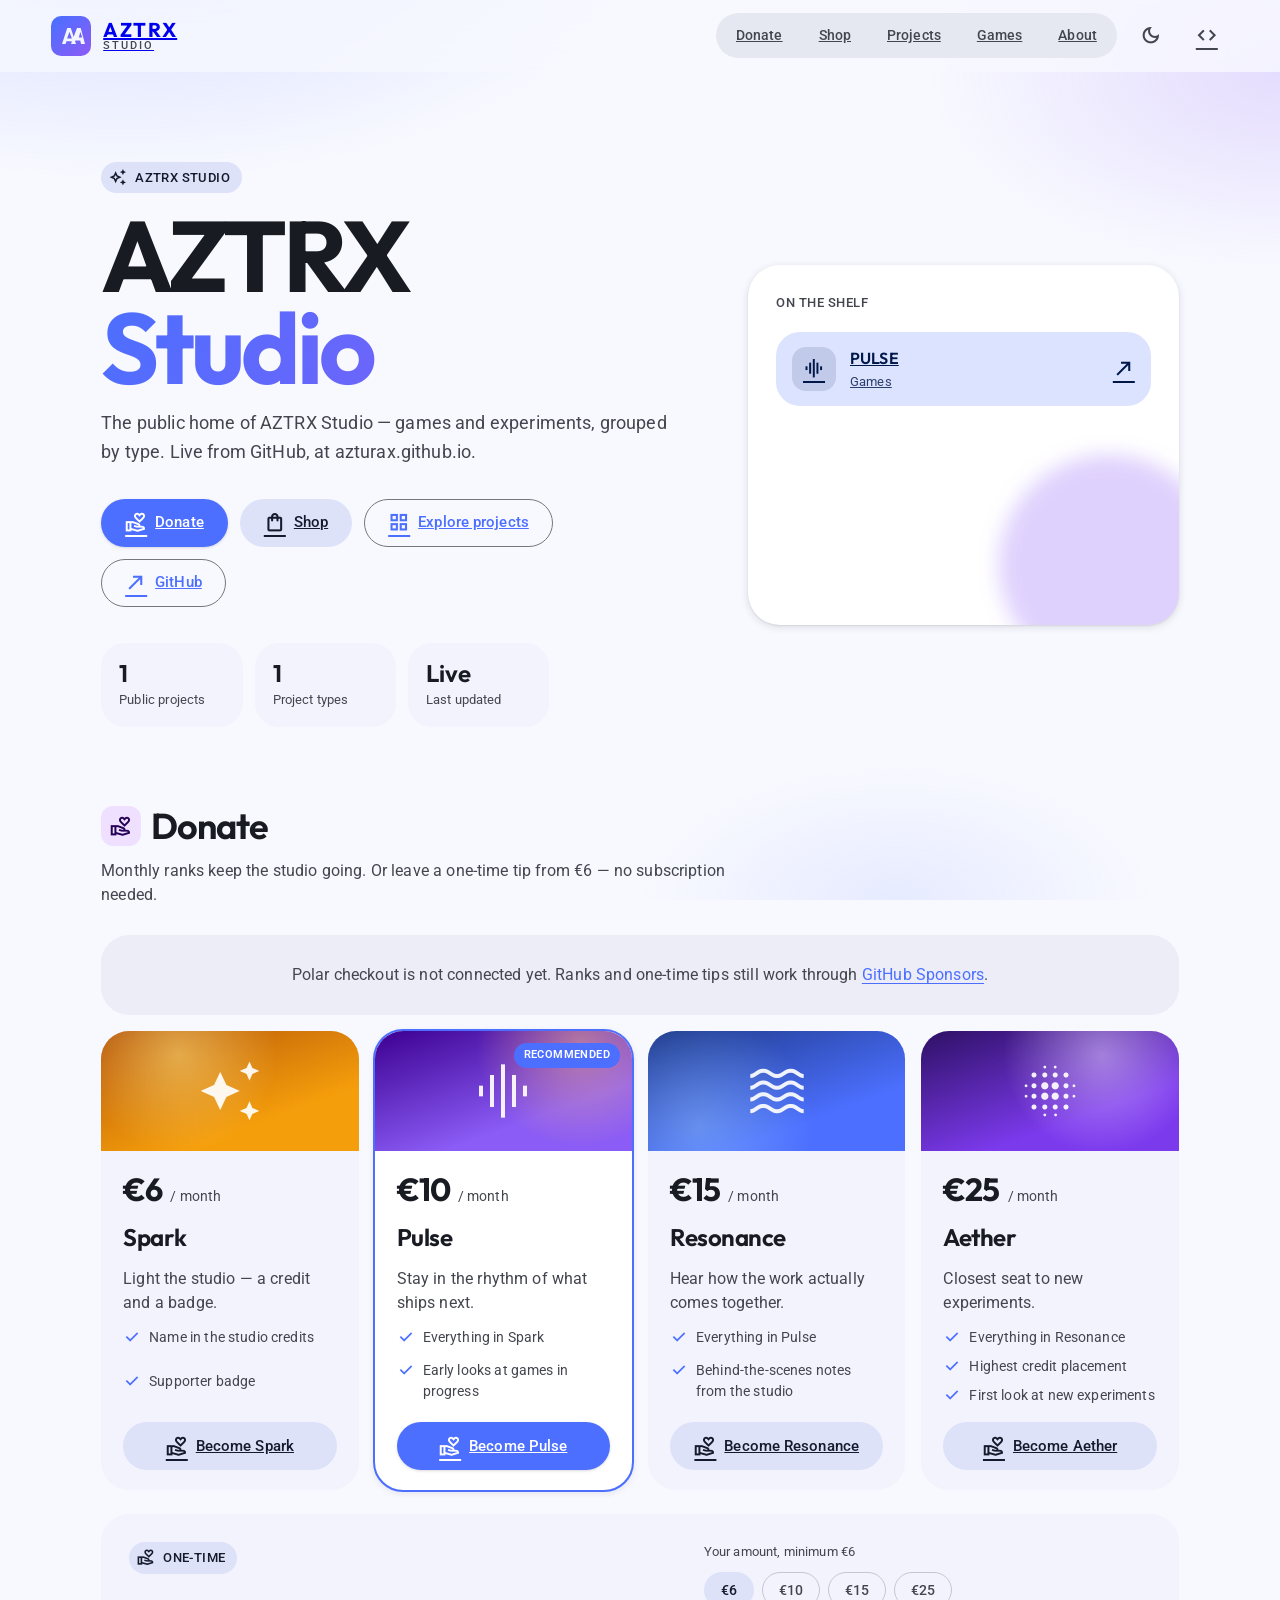
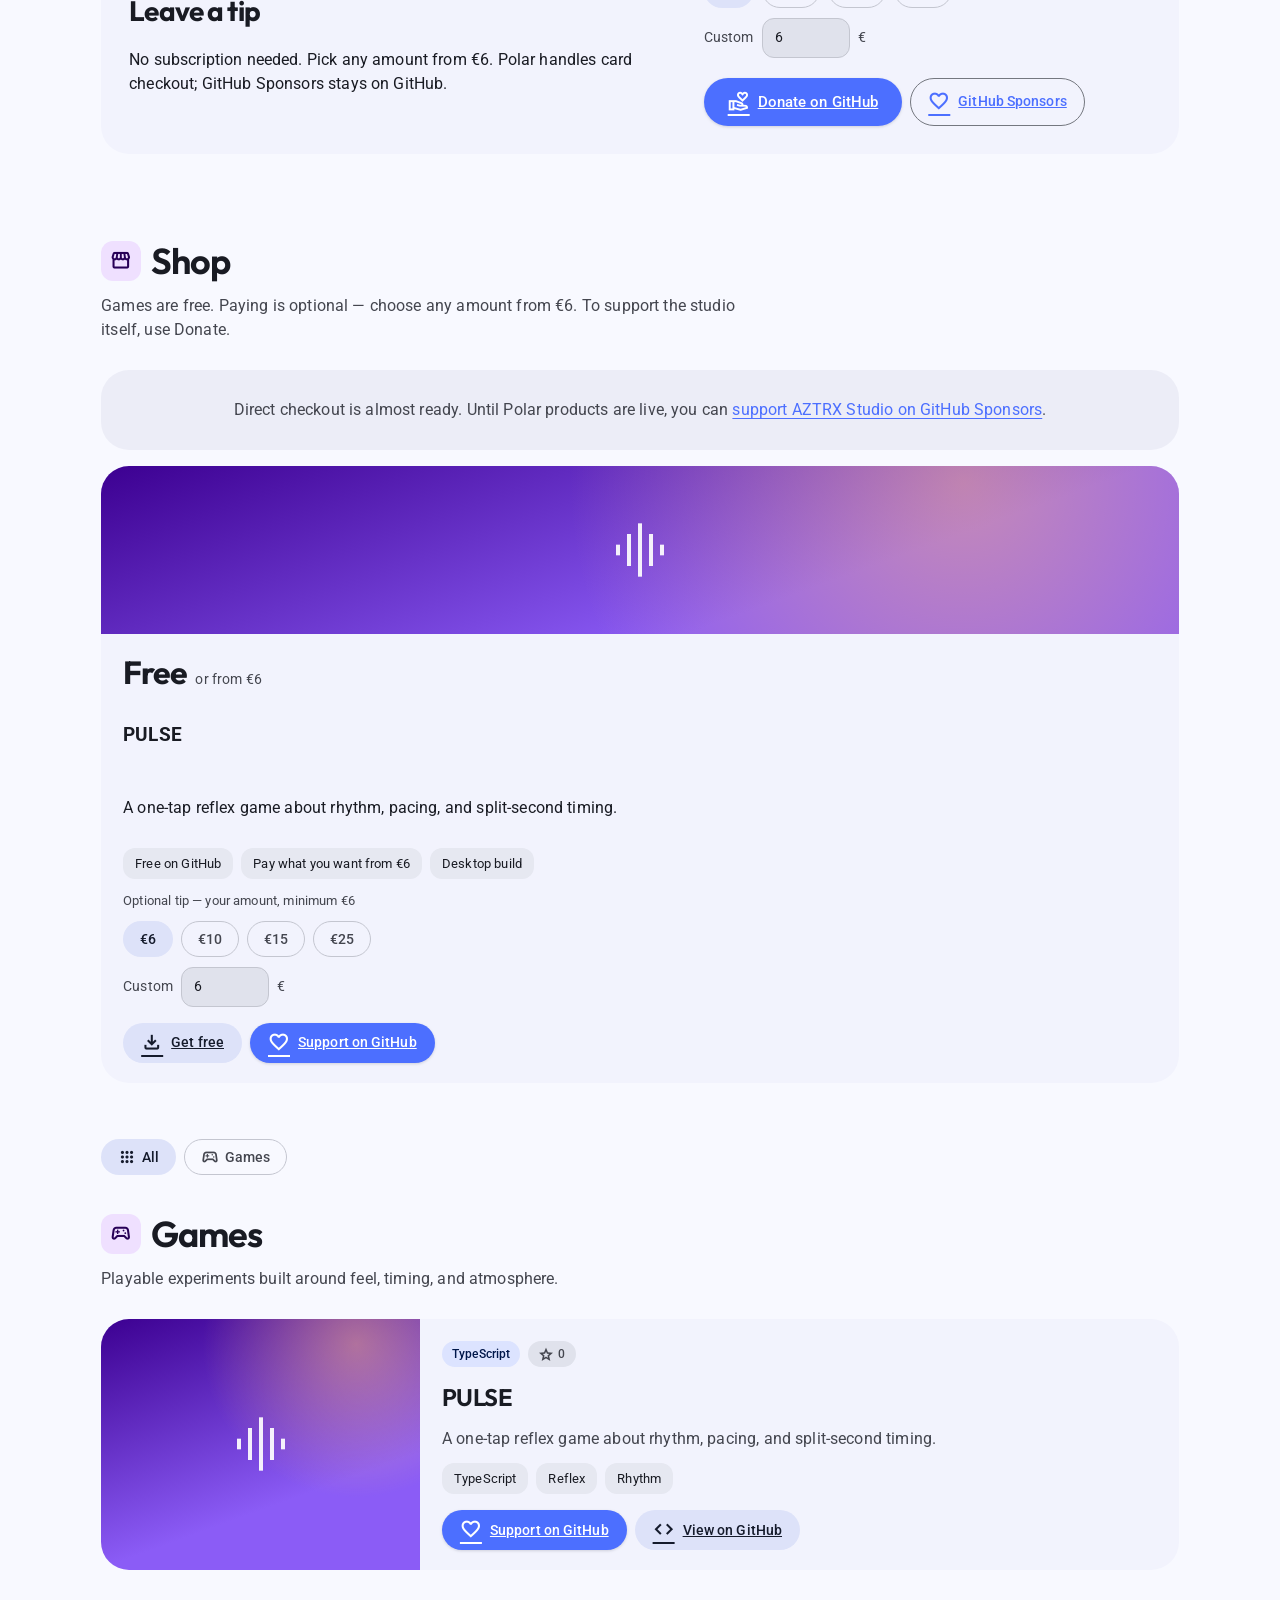
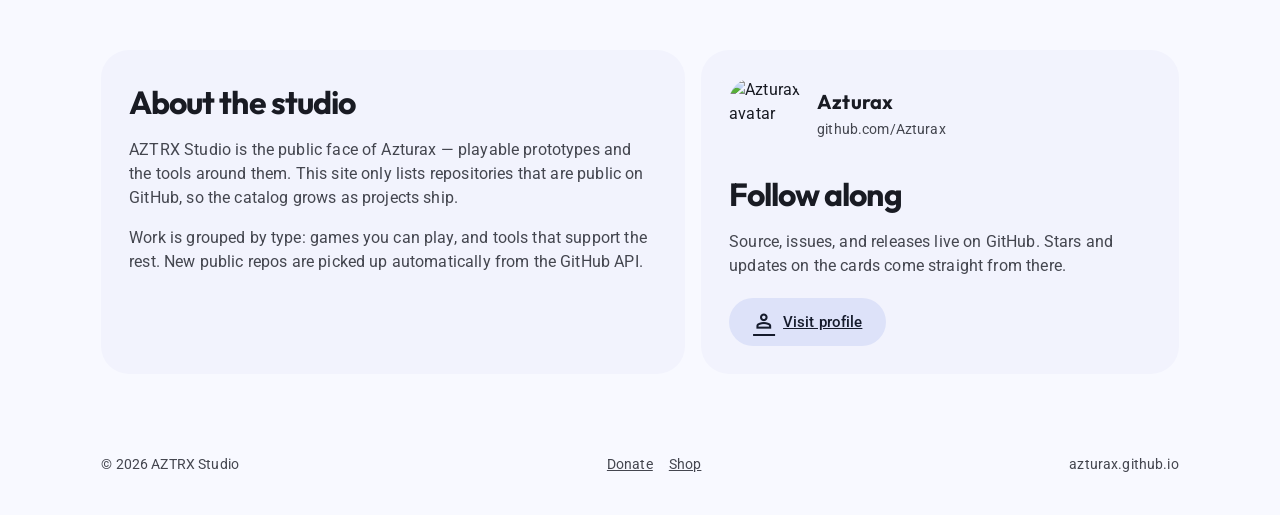
==== commit 86c01ba5: "Bust CSS/JS cache so visitors get the current studio site." ====
--- a/index.html
+++ b/index.html
@@ -31,7 +31,7 @@
       href="https://fonts.googleapis.com/css2?family=Material+Symbols+Outlined:opsz,wght,FILL,GRAD@24,400..600,0..1,0"
       rel="stylesheet"
     />
-    <link rel="stylesheet" href="css/styles.css" />
+    <link rel="stylesheet" href="css/styles.css?v=2" />
   </head>
   <body>
     <a class="skip-link" href="#projects">Skip to projects</a>
@@ -226,9 +226,9 @@
       <span>azturax.github.io</span>
     </footer>
 
-    <script src="js/config.js"></script>
-    <script src="js/store.js"></script>
-    <script src="js/app.js"></script>
+    <script src="js/config.js?v=2"></script>
+    <script src="js/store.js?v=2"></script>
+    <script src="js/app.js?v=2"></script>
     <script
       defer
       data-auto-init
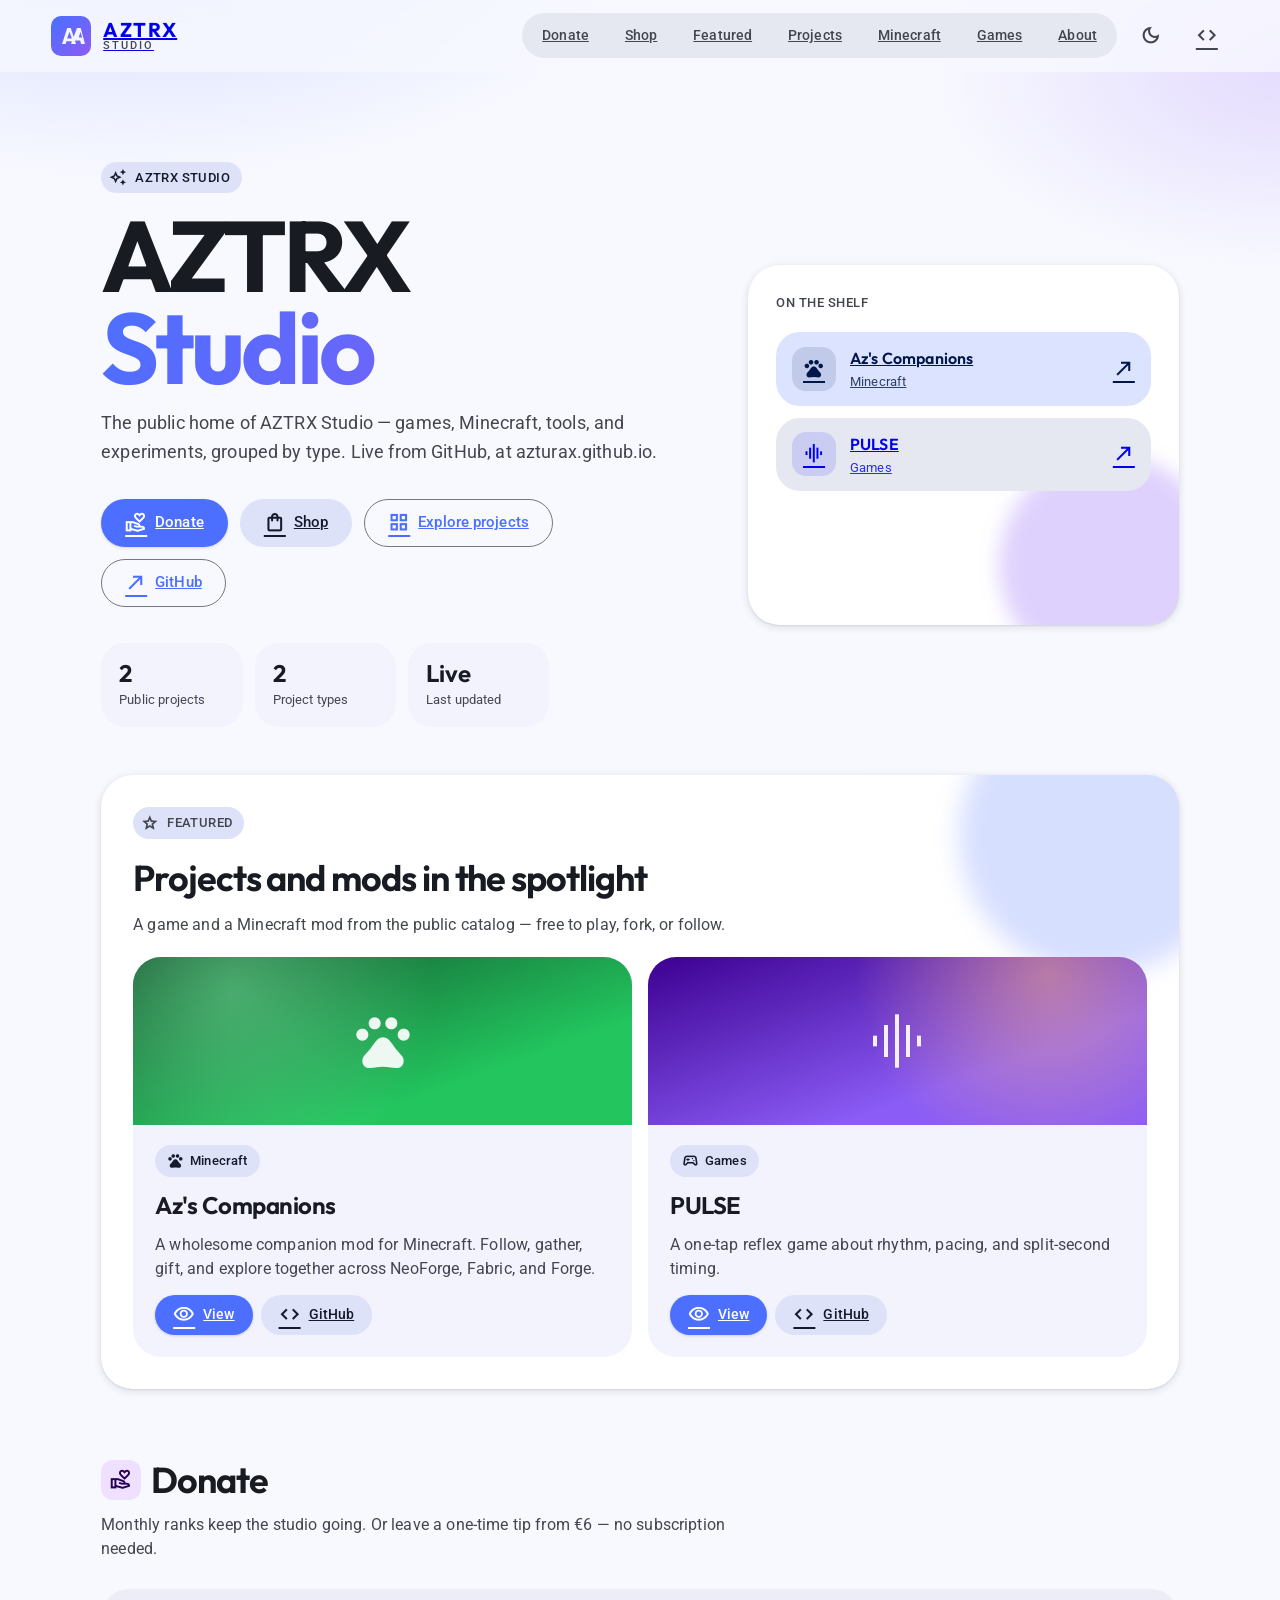
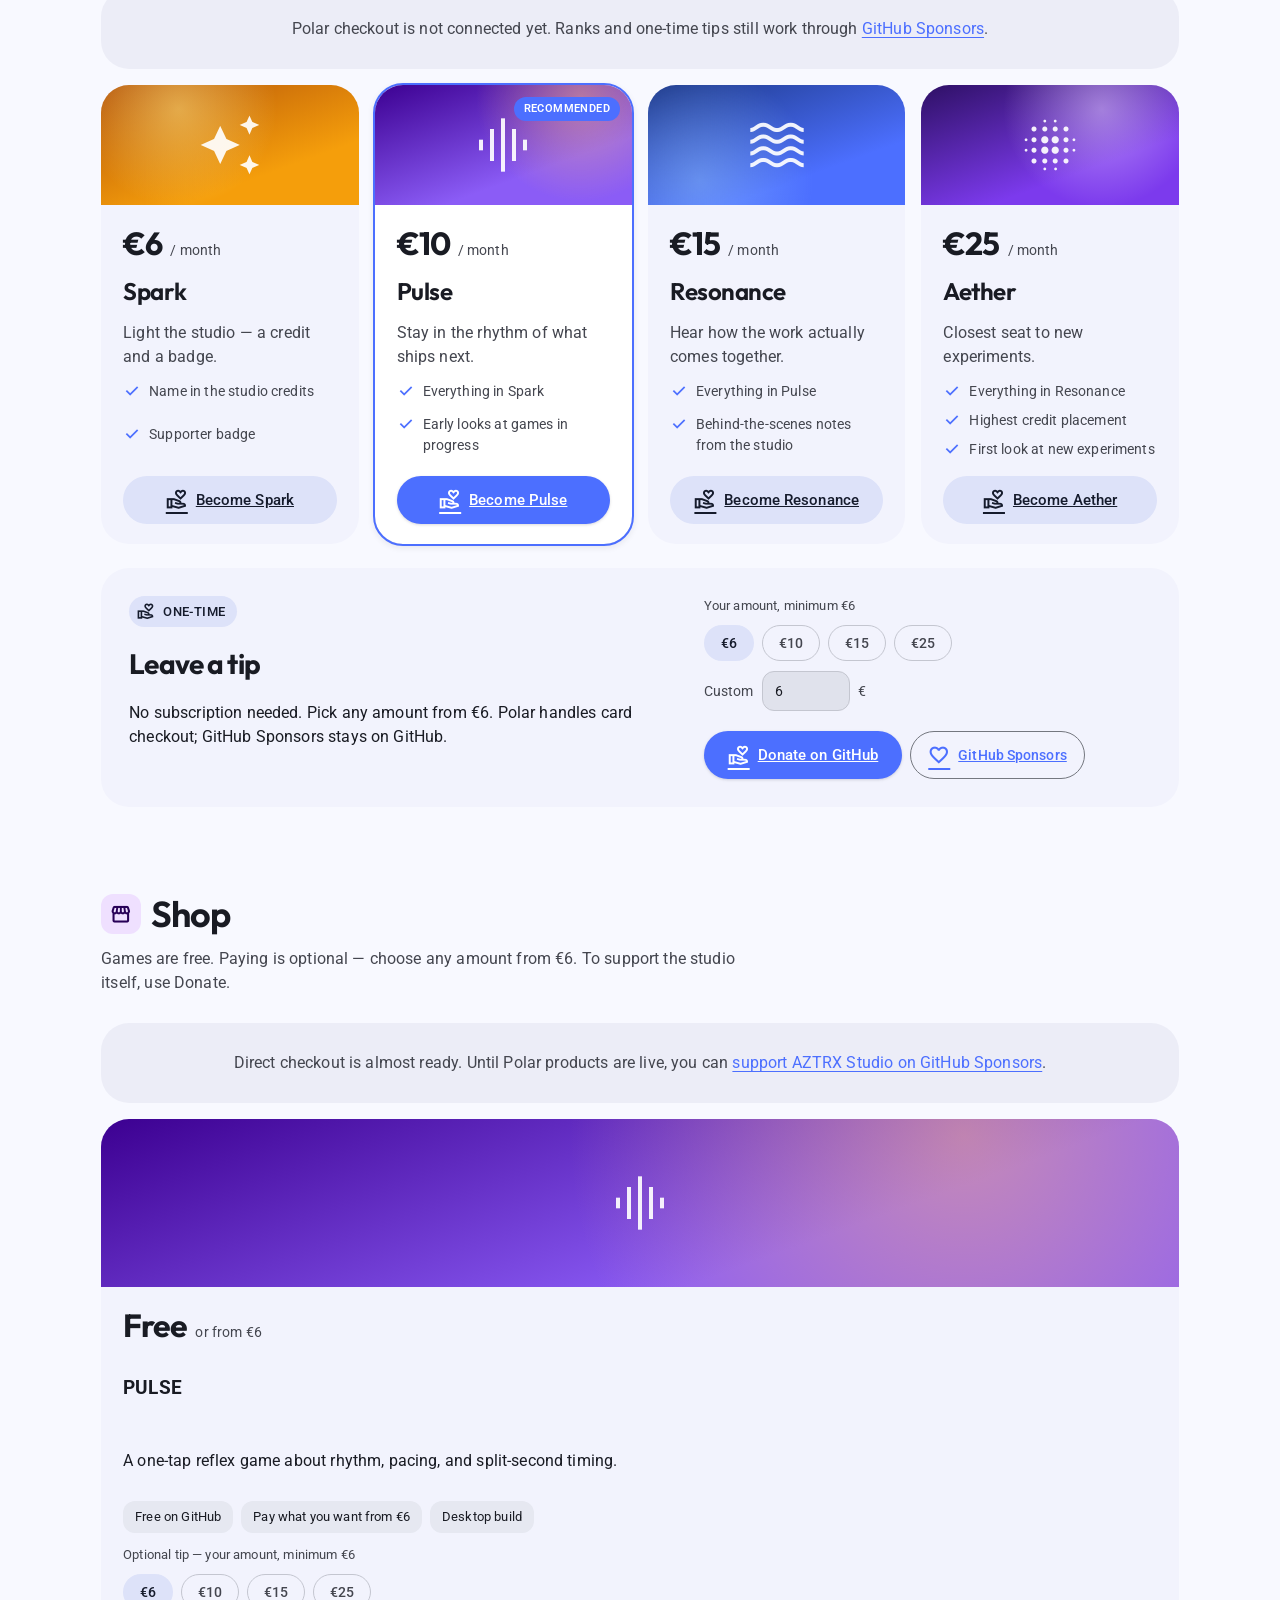
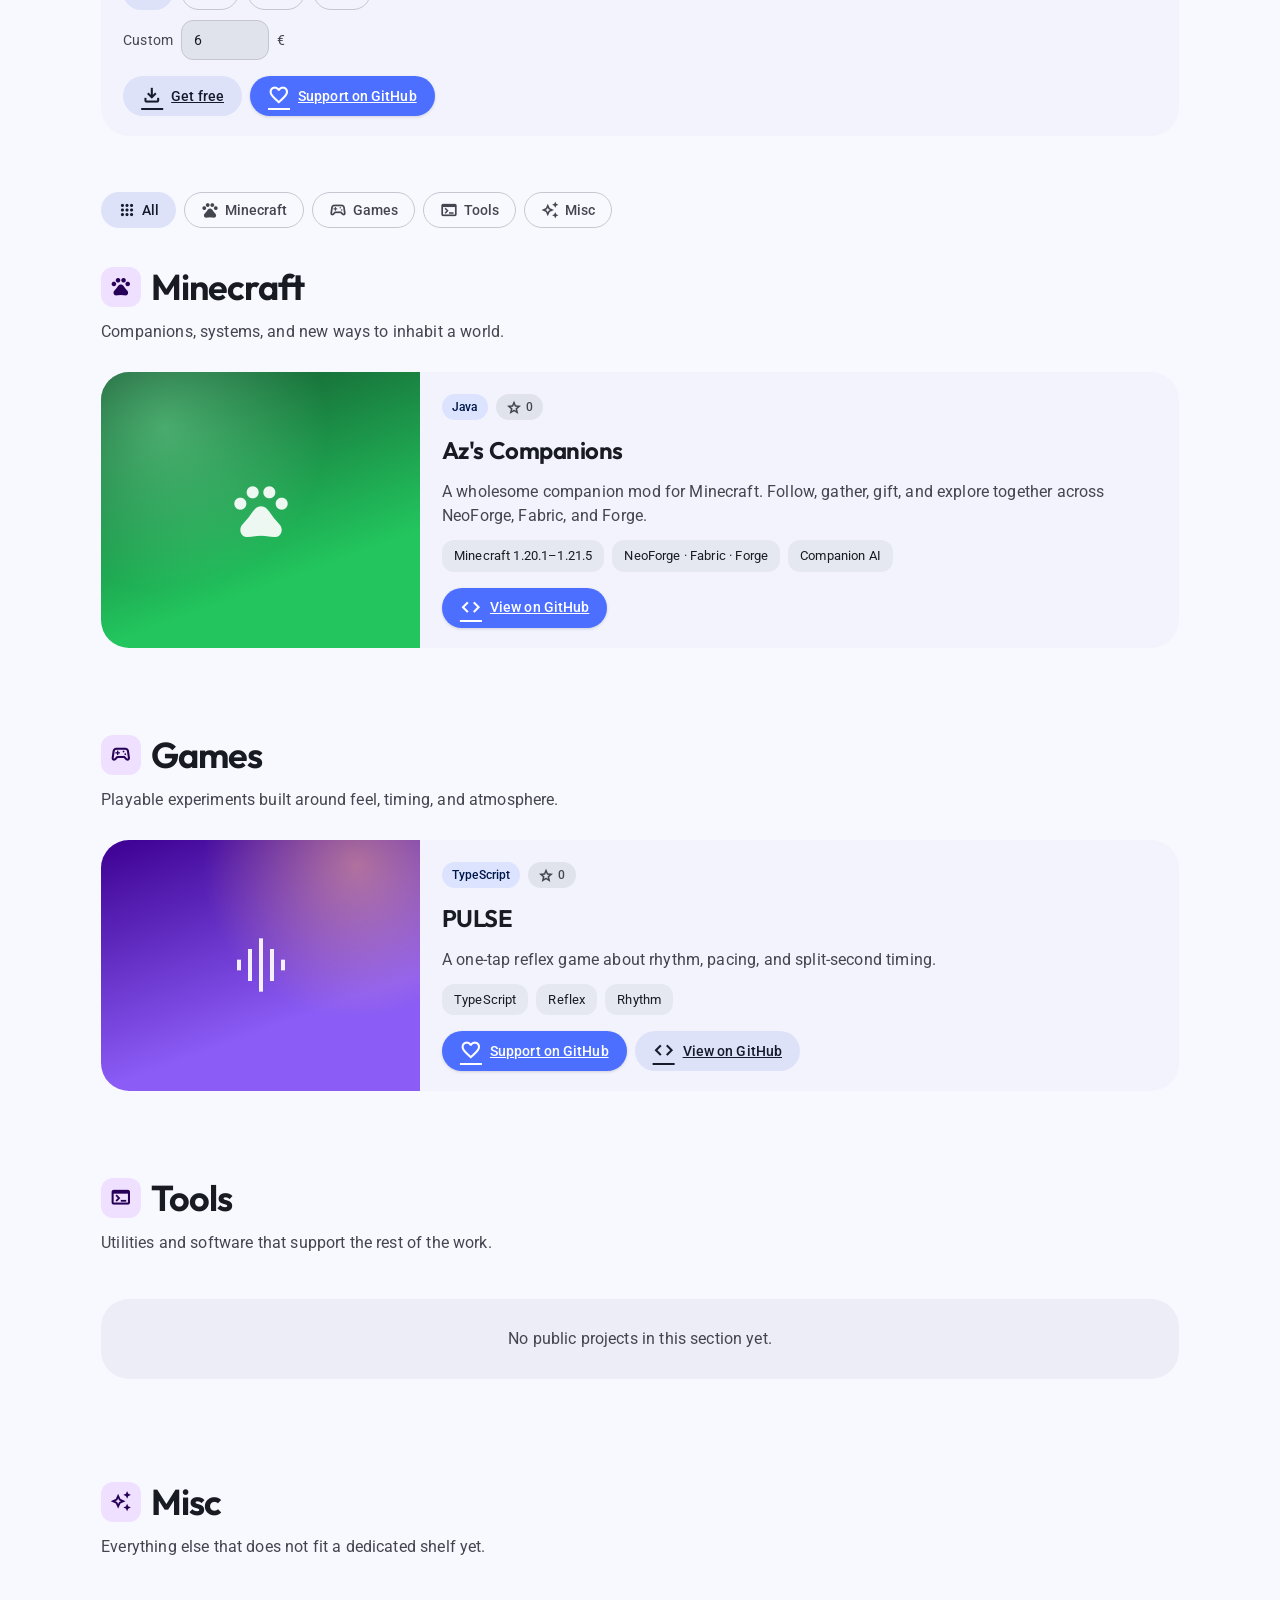
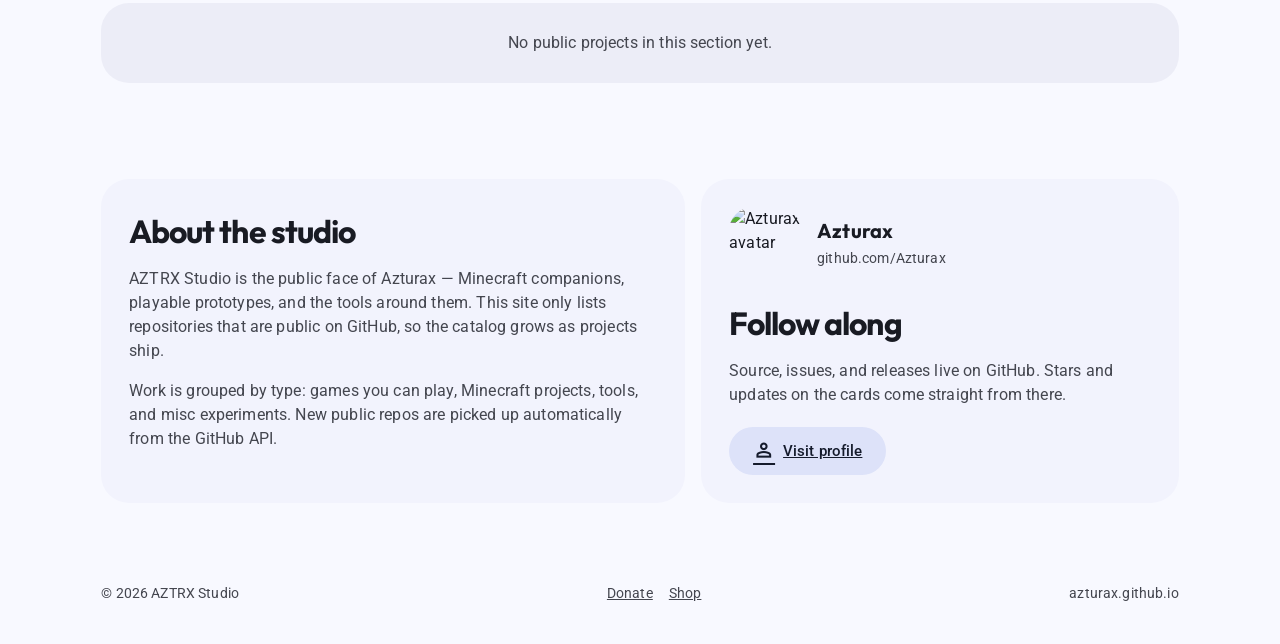
==== commit ab1d563f: "Restore Minecraft, tools, and misc shelves and feature Companions plus PULSE in a showcase banner." ====
--- a/index.html
+++ b/index.html
@@ -6,13 +6,13 @@
     <meta name="theme-color" content="#111318" />
     <meta
       name="description"
-      content="AZTRX Studio — public games and experiments from Azturax."
+      content="AZTRX Studio — public games, Minecraft, tools, and experiments from Azturax."
     />
     <meta property="og:title" content="AZTRX Studio" />
-    <meta property="og:description" content="Public games and experiments." />
+    <meta property="og:description" content="Public games, Minecraft, tools, and experiments." />
     <meta property="og:type" content="website" />
     <meta property="og:url" content="https://azturax.github.io/" />
-    <title>AZTRX Studio — Games & Experiments</title>
+    <title>AZTRX Studio — Games, Minecraft & Experiments</title>
     <link rel="icon" href="assets/favicon.svg" type="image/svg+xml" />
     <script>
       (function () {
@@ -31,7 +31,7 @@
       href="https://fonts.googleapis.com/css2?family=Material+Symbols+Outlined:opsz,wght,FILL,GRAD@24,400..600,0..1,0"
       rel="stylesheet"
     />
-    <link rel="stylesheet" href="css/styles.css?v=2" />
+    <link rel="stylesheet" href="css/styles.css?v=3" />
   </head>
   <body>
     <a class="skip-link" href="#projects">Skip to projects</a>
@@ -47,7 +47,9 @@
       <nav class="nav-pills" aria-label="Primary">
         <a href="#donate">Donate</a>
         <a href="#shop">Shop</a>
+        <a href="#showcase">Featured</a>
         <a href="#projects">Projects</a>
+        <a href="#minecraft">Minecraft</a>
         <a href="#games">Games</a>
         <a href="#about">About</a>
       </nav>
@@ -68,7 +70,7 @@
           </p>
           <h1>AZTRX<span>Studio</span></h1>
           <p class="lede">
-            The public home of AZTRX Studio — games and experiments,
+            The public home of AZTRX Studio — games, Minecraft, tools, and experiments,
             grouped by type. Live from GitHub, at azturax.github.io.
           </p>
           <div class="hero-actions">
@@ -108,6 +110,20 @@
           <p class="hero-panel-label">On the shelf</p>
           <div class="featured-stack" id="featured-stack"></div>
         </aside>
+      </section>
+
+      <section class="showcase" id="showcase" aria-labelledby="showcase-title">
+        <div class="showcase-banner">
+          <div class="showcase-head">
+            <p class="kicker">
+              <span class="material-symbols-outlined" aria-hidden="true">star</span>
+              Featured
+            </p>
+            <h2 id="showcase-title">Projects and mods in the spotlight</h2>
+            <p>A game and a Minecraft mod from the public catalog — free to play, fork, or follow.</p>
+          </div>
+          <div class="showcase-track" id="showcase-track"></div>
+        </div>
       </section>
 
       <section class="section" id="donate" aria-labelledby="donate-title">
@@ -159,6 +175,21 @@
       <div id="projects"></div>
       <div id="catalog"></div>
       <noscript>
+        <section class="section" id="minecraft">
+          <div class="section-head">
+            <div class="section-copy">
+              <h2>Minecraft</h2>
+              <p>Companions, systems, and new ways to inhabit a world.</p>
+            </div>
+          </div>
+          <article class="project-card featured">
+            <div class="card-body">
+              <h3>Az's Companions</h3>
+              <p class="desc">A wholesome companion mod for Minecraft across NeoForge, Fabric, and Forge.</p>
+              <a class="btn btn-filled btn-sm" href="https://github.com/Azturax/Az_s_Companions">View on GitHub</a>
+            </div>
+          </article>
+        </section>
         <section class="section" id="games">
           <div class="section-head">
             <div class="section-copy">
@@ -181,13 +212,14 @@
           <article class="about-card">
             <h2>About the studio</h2>
             <p>
-              AZTRX Studio is the public face of Azturax — playable prototypes
-              and the tools around them. This site only lists repositories that
-              are public on GitHub, so the catalog grows as projects ship.
-            </p>
-            <p>
-              Work is grouped by type: games you can play, and tools that
-              support the rest. New public repos are picked up automatically from the GitHub API.
+              AZTRX Studio is the public face of Azturax — Minecraft companions,
+              playable prototypes, and the tools around them. This site only lists
+              repositories that are public on GitHub, so the catalog grows as projects ship.
+            </p>
+            <p>
+              Work is grouped by type: games you can play, Minecraft projects,
+              tools, and misc experiments. New public repos are picked up automatically
+              from the GitHub API.
             </p>
           </article>
           <article class="contact-card">
@@ -226,9 +258,9 @@
       <span>azturax.github.io</span>
     </footer>
 
-    <script src="js/config.js?v=2"></script>
-    <script src="js/store.js?v=2"></script>
-    <script src="js/app.js?v=2"></script>
+    <script src="js/config.js?v=3"></script>
+    <script src="js/store.js?v=3"></script>
+    <script src="js/app.js?v=3"></script>
     <script
       defer
       data-auto-init
--- a/css/styles.css
+++ b/css/styles.css
@@ -499,6 +499,119 @@
   opacity: 0.8;
 }
 
+.showcase {
+  max-width: var(--content-max);
+  margin: 0 auto;
+  padding: 0 var(--page-gutter) 2.5rem;
+}
+
+.showcase-banner {
+  position: relative;
+  overflow: hidden;
+  padding: clamp(1.5rem, 3vw, 2rem);
+  border-radius: 32px;
+  background: var(--md-sys-color-surface-container-lowest);
+  box-shadow: var(--md-sys-elevation-2);
+}
+
+.showcase-banner::after {
+  content: "";
+  position: absolute;
+  width: 280px;
+  height: 280px;
+  right: -60px;
+  top: -80px;
+  border-radius: 50%;
+  background: color-mix(in srgb, var(--md-sys-color-primary) 22%, transparent);
+  filter: blur(12px);
+  pointer-events: none;
+}
+
+.showcase-head {
+  position: relative;
+  z-index: 1;
+  margin-bottom: 1.25rem;
+}
+
+.showcase-head .kicker {
+  margin-bottom: 0.75rem;
+}
+
+.showcase-head h2 {
+  margin: 0 0 0.5rem;
+  font-family: var(--font-display);
+  font-size: clamp(1.75rem, 3vw, 2.25rem);
+  font-weight: 650;
+  letter-spacing: -0.03em;
+}
+
+.showcase-head p {
+  margin: 0;
+  max-width: 40rem;
+  color: var(--md-sys-color-on-surface-variant);
+}
+
+.showcase-track {
+  position: relative;
+  z-index: 1;
+  display: grid;
+  grid-template-columns: repeat(2, minmax(0, 1fr));
+  gap: 16px;
+}
+
+.showcase-card {
+  display: grid;
+  grid-template-rows: 168px 1fr;
+  min-height: 100%;
+  border-radius: var(--md-sys-shape-corner-extra-large);
+  background: var(--md-sys-color-surface-container-low);
+  overflow: hidden;
+  transition: transform 220ms var(--ease-emphasized), box-shadow 220ms var(--ease-standard);
+}
+
+.showcase-card:hover {
+  transform: translateY(-4px);
+  box-shadow: var(--md-sys-elevation-3);
+}
+
+.showcase-body {
+  display: grid;
+  align-content: start;
+  gap: 10px;
+  padding: 20px 22px 22px;
+}
+
+.showcase-body h3 {
+  margin: 0;
+  font-family: var(--font-display);
+  font-size: 1.5rem;
+  font-weight: 650;
+  letter-spacing: -0.02em;
+}
+
+.showcase-body p {
+  margin: 0;
+  color: var(--md-sys-color-on-surface-variant);
+}
+
+.showcase-chip {
+  display: inline-flex;
+  align-items: center;
+  gap: 6px;
+  width: fit-content;
+  min-height: 32px;
+  padding: 4px 12px;
+  border-radius: var(--md-sys-shape-corner-full);
+  background: var(--md-sys-color-secondary-container);
+  color: var(--md-sys-color-on-secondary-container);
+  font-size: 0.8125rem;
+  font-weight: 500;
+}
+
+.showcase-chip .material-symbols-outlined {
+  font-size: 1.05rem;
+}
+
 .section {
   max-width: var(--content-max);
   margin: 0 auto;
@@ -617,6 +730,13 @@
   overflow: hidden;
 }
 
+.card-media.minecraft,
+.card-media.mods {
+  background:
+    radial-gradient(circle at 20% 20%, color-mix(in srgb, #86efac 45%, transparent), transparent 48%),
+    linear-gradient(160deg, #14532d, #22c55e 70%);
+}
+
 .card-media.games {
   background:
     radial-gradient(circle at 80% 10%, color-mix(in srgb, #ffb77a 50%, transparent), transparent 45%),
@@ -629,6 +749,7 @@
     linear-gradient(160deg, #0f766e, #14b8a6);
 }
 
+.card-media.misc,
 .card-media.other {
   background: linear-gradient(160deg, #334155, #64748b);
 }
@@ -1039,7 +1160,8 @@
   .hero,
   .about-grid,
   .donate-panel,
-  .project-card.featured {
+  .project-card.featured,
+  .showcase-track {
     grid-template-columns: 1fr;
   }
 
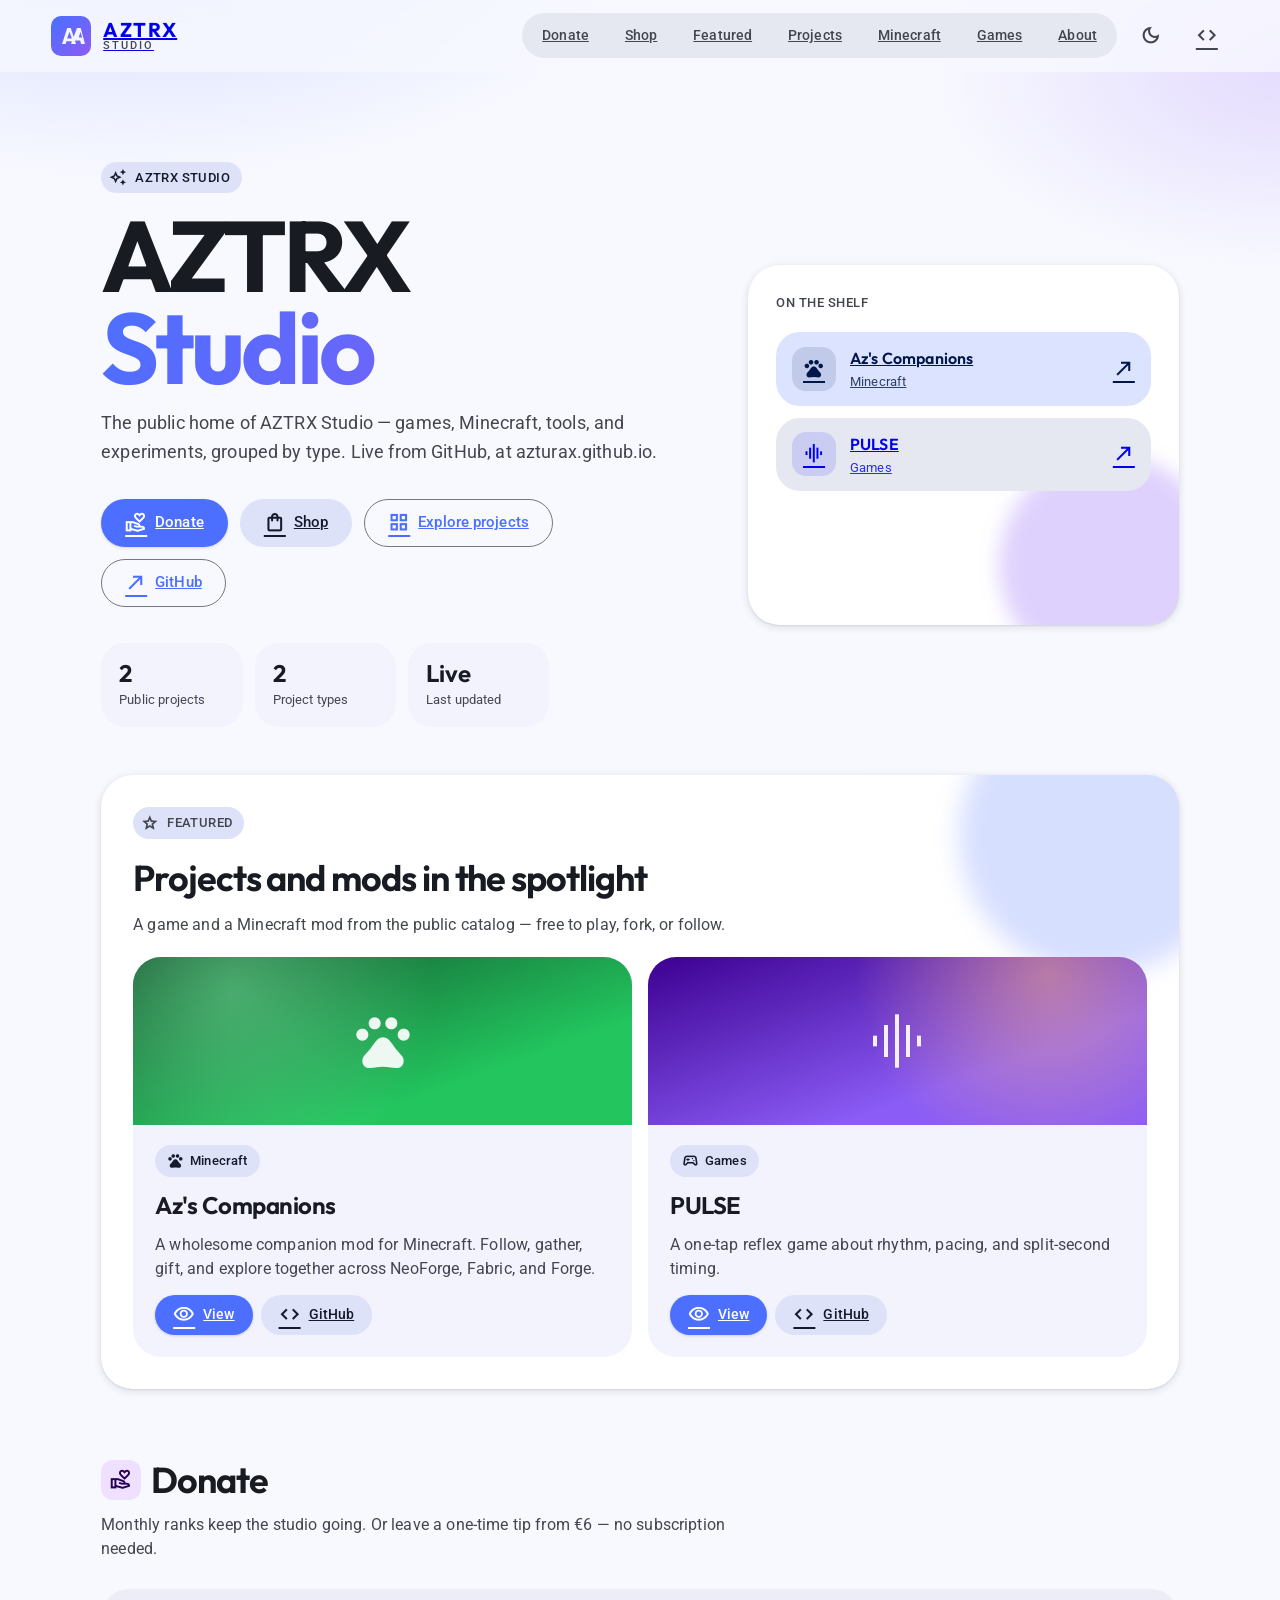
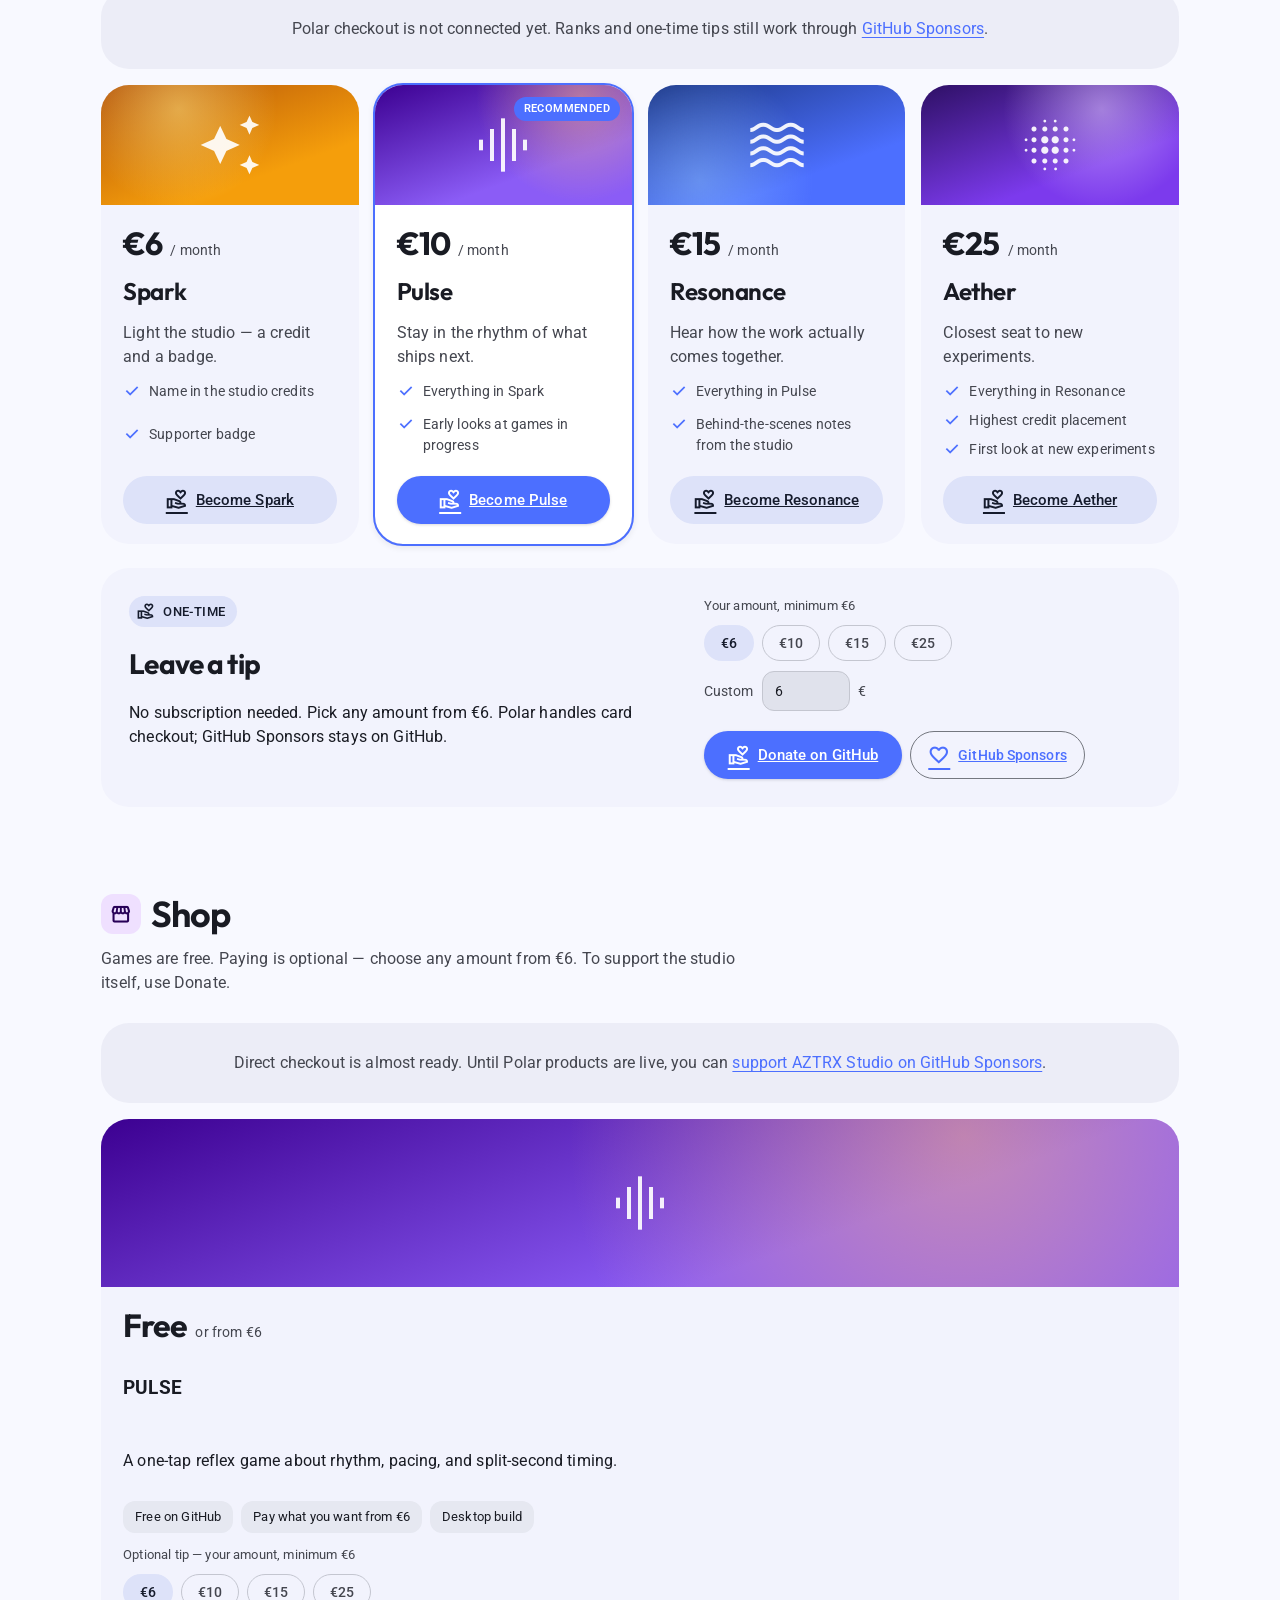
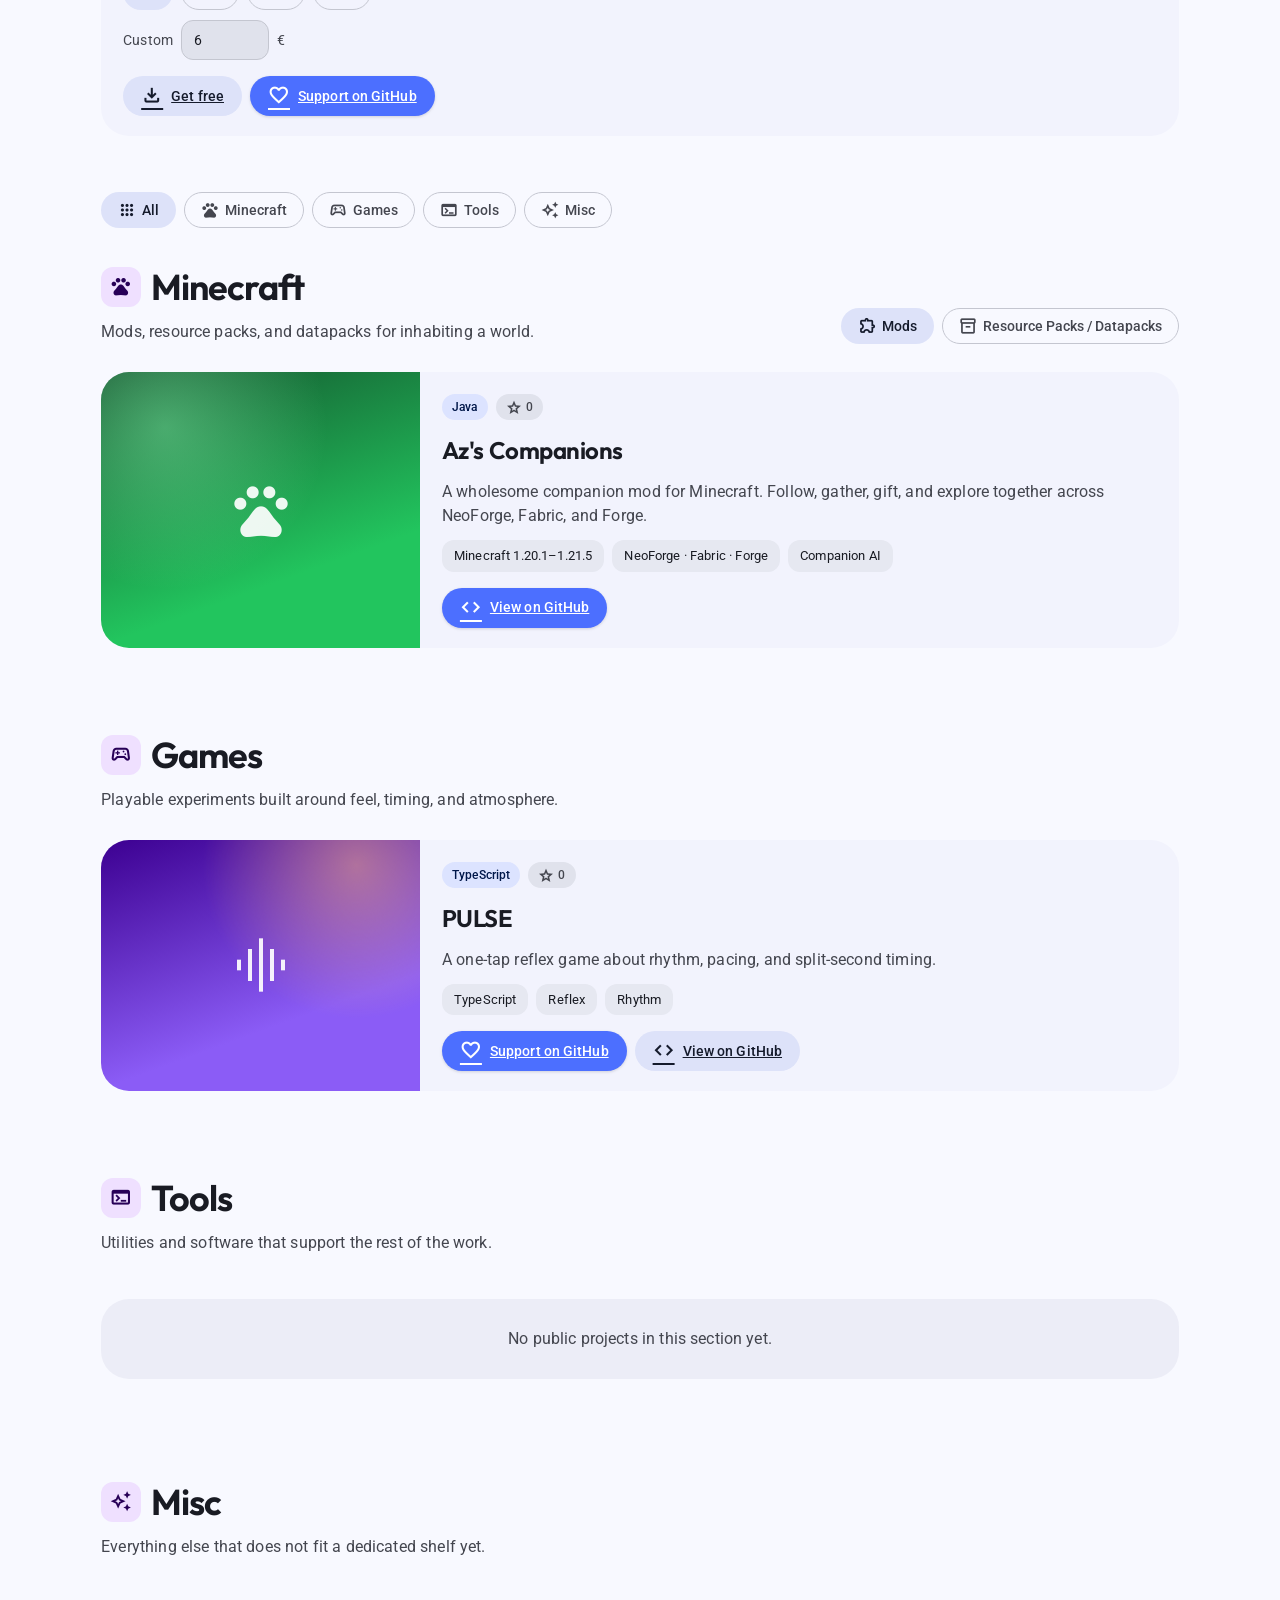
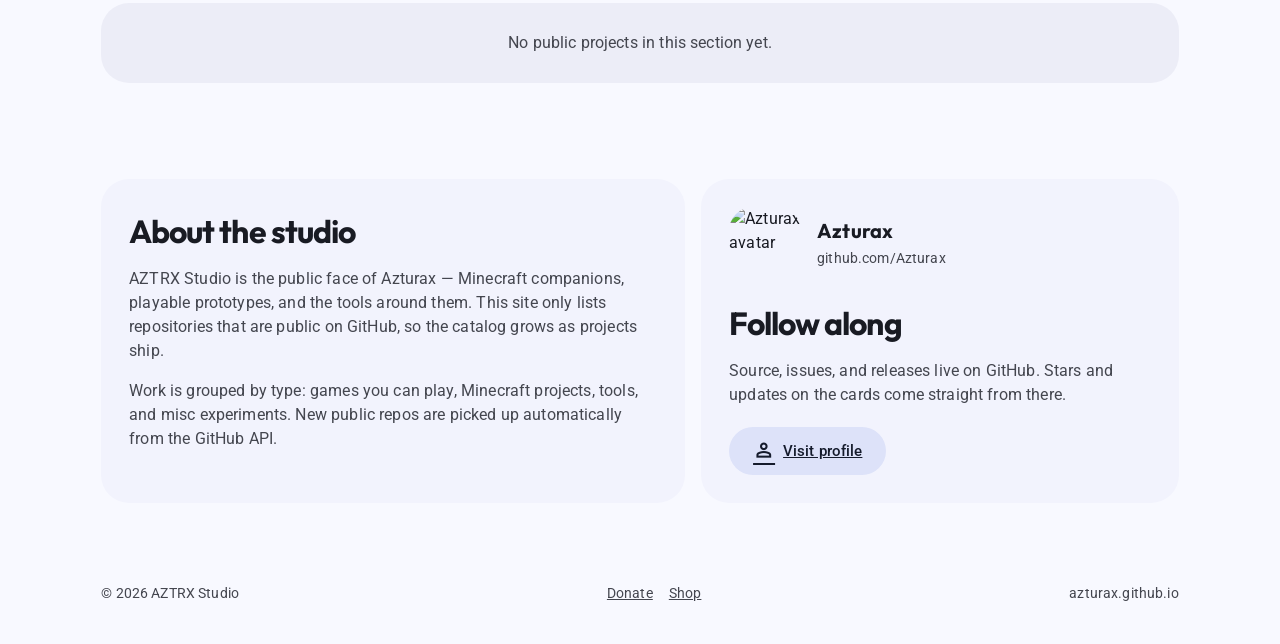
==== commit 0a3f91ba: "Add a Minecraft resource packs and datapacks tab. Co-authored-by: Cursor <cursoragent@cursor.com>" ====
--- a/index.html
+++ b/index.html
@@ -31,7 +31,7 @@
       href="https://fonts.googleapis.com/css2?family=Material+Symbols+Outlined:opsz,wght,FILL,GRAD@24,400..600,0..1,0"
       rel="stylesheet"
     />
-    <link rel="stylesheet" href="css/styles.css?v=3" />
+    <link rel="stylesheet" href="css/styles.css?v=4" />
   </head>
   <body>
     <a class="skip-link" href="#projects">Skip to projects</a>
@@ -179,7 +179,7 @@
           <div class="section-head">
             <div class="section-copy">
               <h2>Minecraft</h2>
-              <p>Companions, systems, and new ways to inhabit a world.</p>
+              <p>Mods, resource packs, and datapacks for inhabiting a world.</p>
             </div>
           </div>
           <article class="project-card featured">
@@ -187,6 +187,13 @@
               <h3>Az's Companions</h3>
               <p class="desc">A wholesome companion mod for Minecraft across NeoForge, Fabric, and Forge.</p>
               <a class="btn btn-filled btn-sm" href="https://github.com/Azturax/Az_s_Companions">View on GitHub</a>
+            </div>
+          </article>
+          <article class="project-card">
+            <div class="card-body">
+              <h3>Resource Packs / Datapacks</h3>
+              <p class="desc">Nature's Carpet, Relicbound, Barren Lands, and the rest of the AZTRX pack shelf.</p>
+              <a class="btn btn-filled btn-sm" href="https://github.com/Azturax/minecraft-packs">View packs on GitHub</a>
             </div>
           </article>
         </section>
@@ -258,9 +265,9 @@
       <span>azturax.github.io</span>
     </footer>
 
-    <script src="js/config.js?v=3"></script>
-    <script src="js/store.js?v=3"></script>
-    <script src="js/app.js?v=3"></script>
+    <script src="js/config.js?v=4"></script>
+    <script src="js/store.js?v=4"></script>
+    <script src="js/app.js?v=4"></script>
     <script
       defer
       data-auto-init
--- a/css/styles.css
+++ b/css/styles.css
@@ -654,6 +654,12 @@
   color: var(--md-sys-color-on-tertiary-container);
 }
 
+.section-tabs {
+  display: flex;
+  flex-wrap: wrap;
+  gap: 8px;
+}
+
 .filters {
   display: flex;
   flex-wrap: wrap;
@@ -735,6 +741,18 @@
   background:
     radial-gradient(circle at 20% 20%, color-mix(in srgb, #86efac 45%, transparent), transparent 48%),
     linear-gradient(160deg, #14532d, #22c55e 70%);
+}
+
+.card-media.packs {
+  background:
+    radial-gradient(circle at 20% 20%, color-mix(in srgb, #bbf7d0 45%, transparent), transparent 48%),
+    linear-gradient(160deg, #14532d, #65a30d 70%);
+}
+
+.card-media.datapack {
+  background:
+    radial-gradient(circle at 80% 20%, color-mix(in srgb, #fde68a 45%, transparent), transparent 48%),
+    linear-gradient(160deg, #7c2d12, #d97706 70%);
 }
 
 .card-media.games {
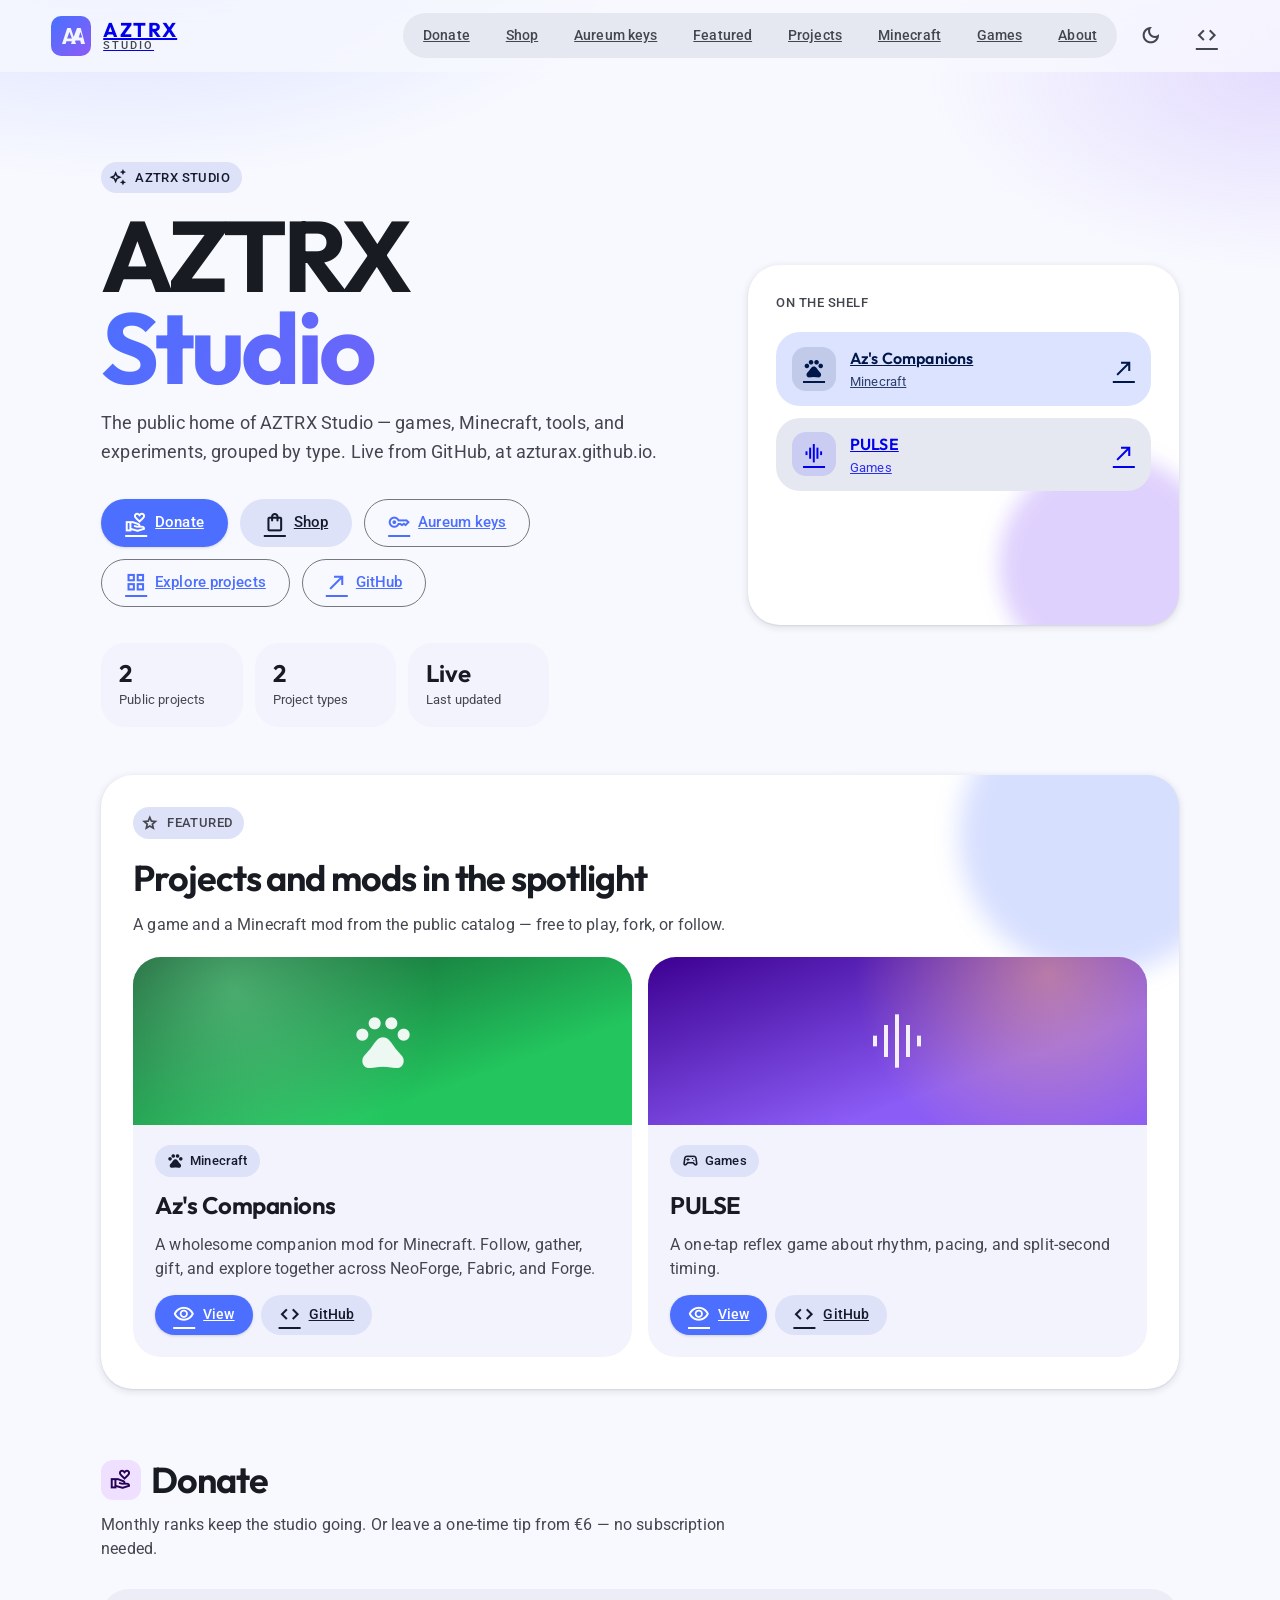
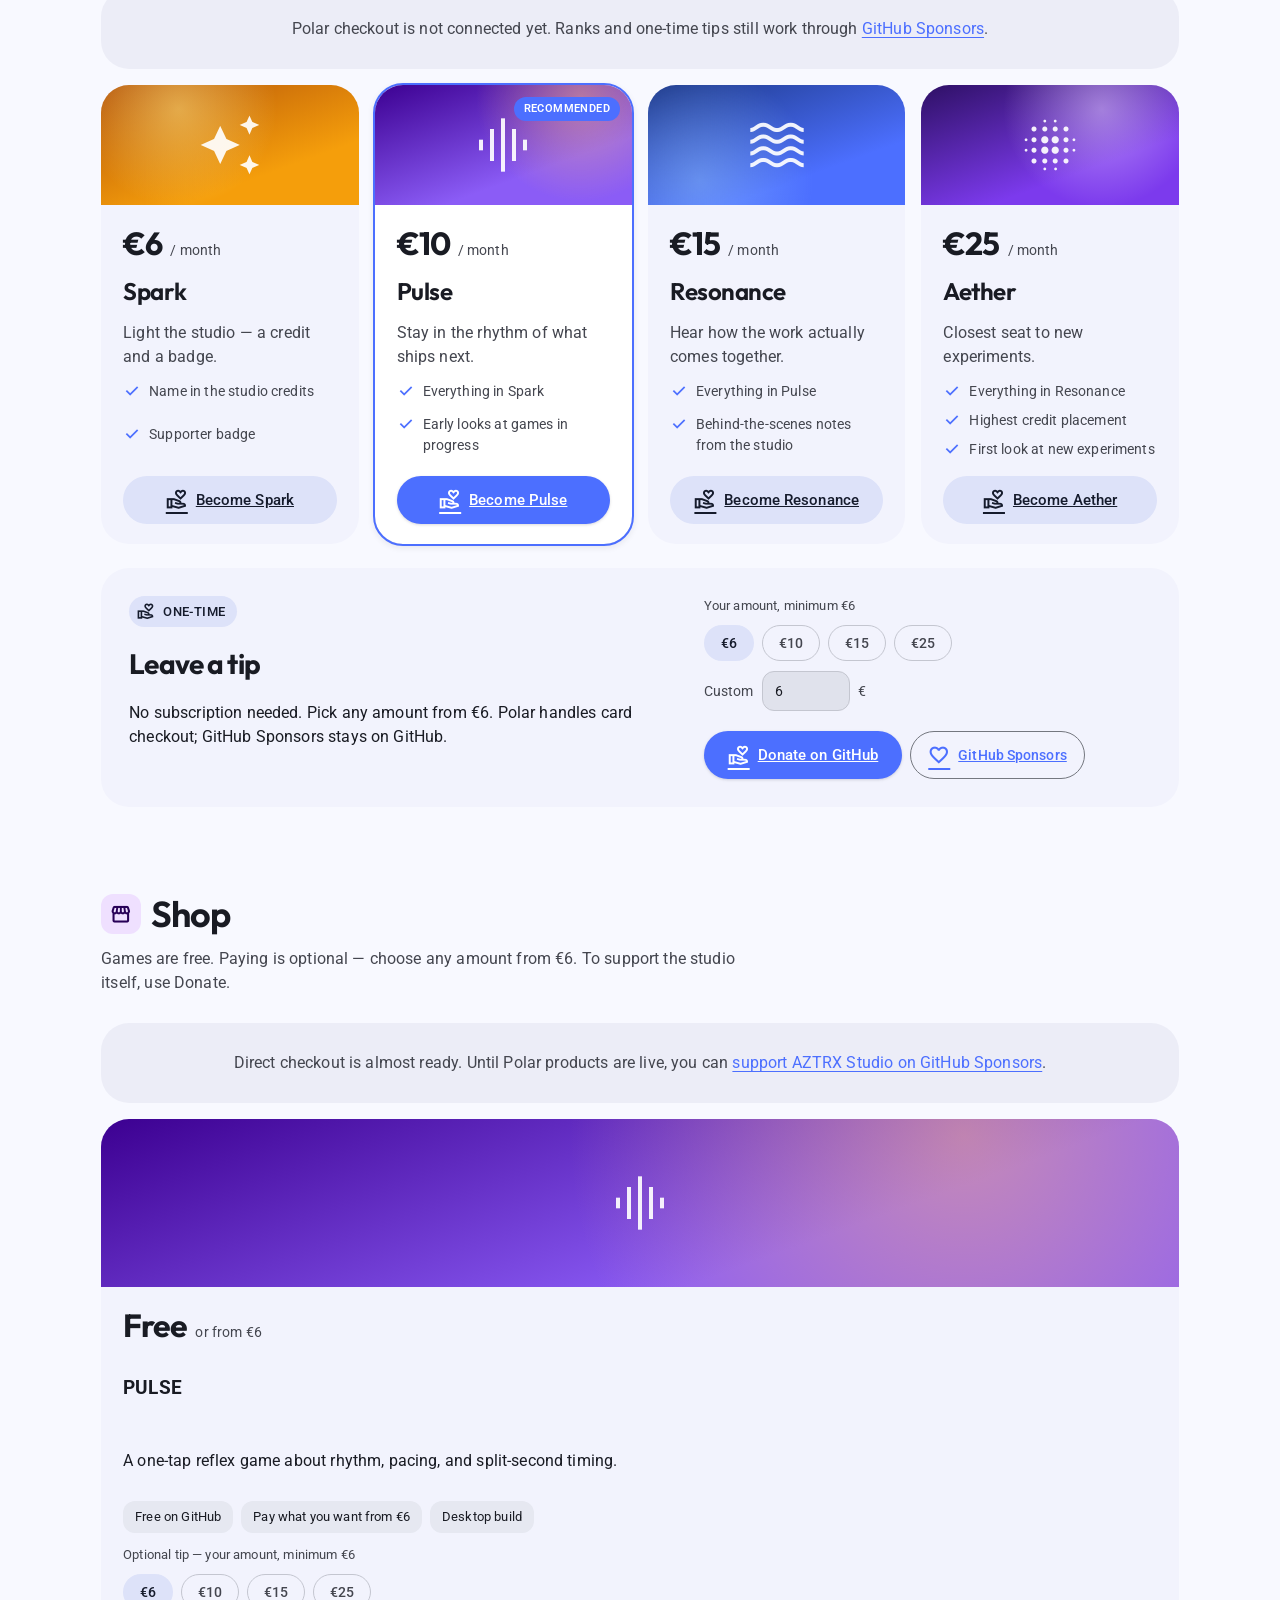
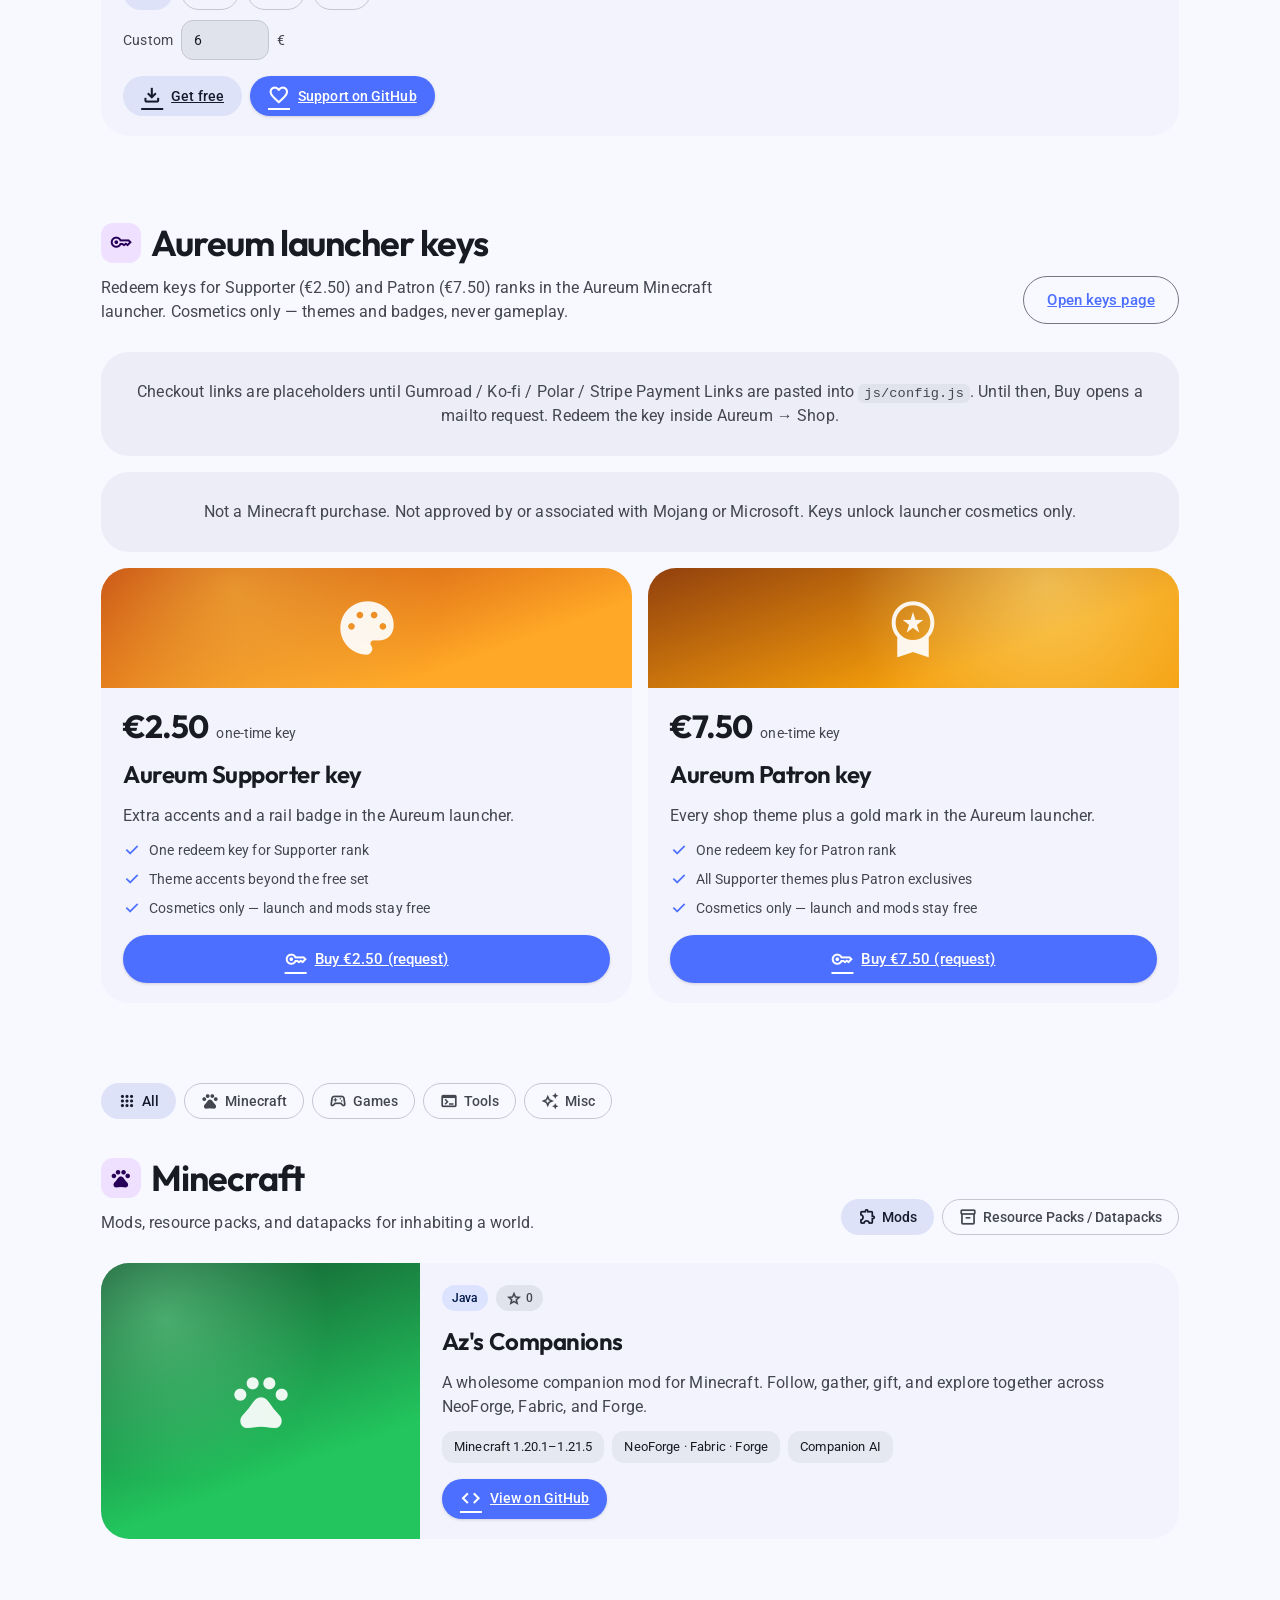
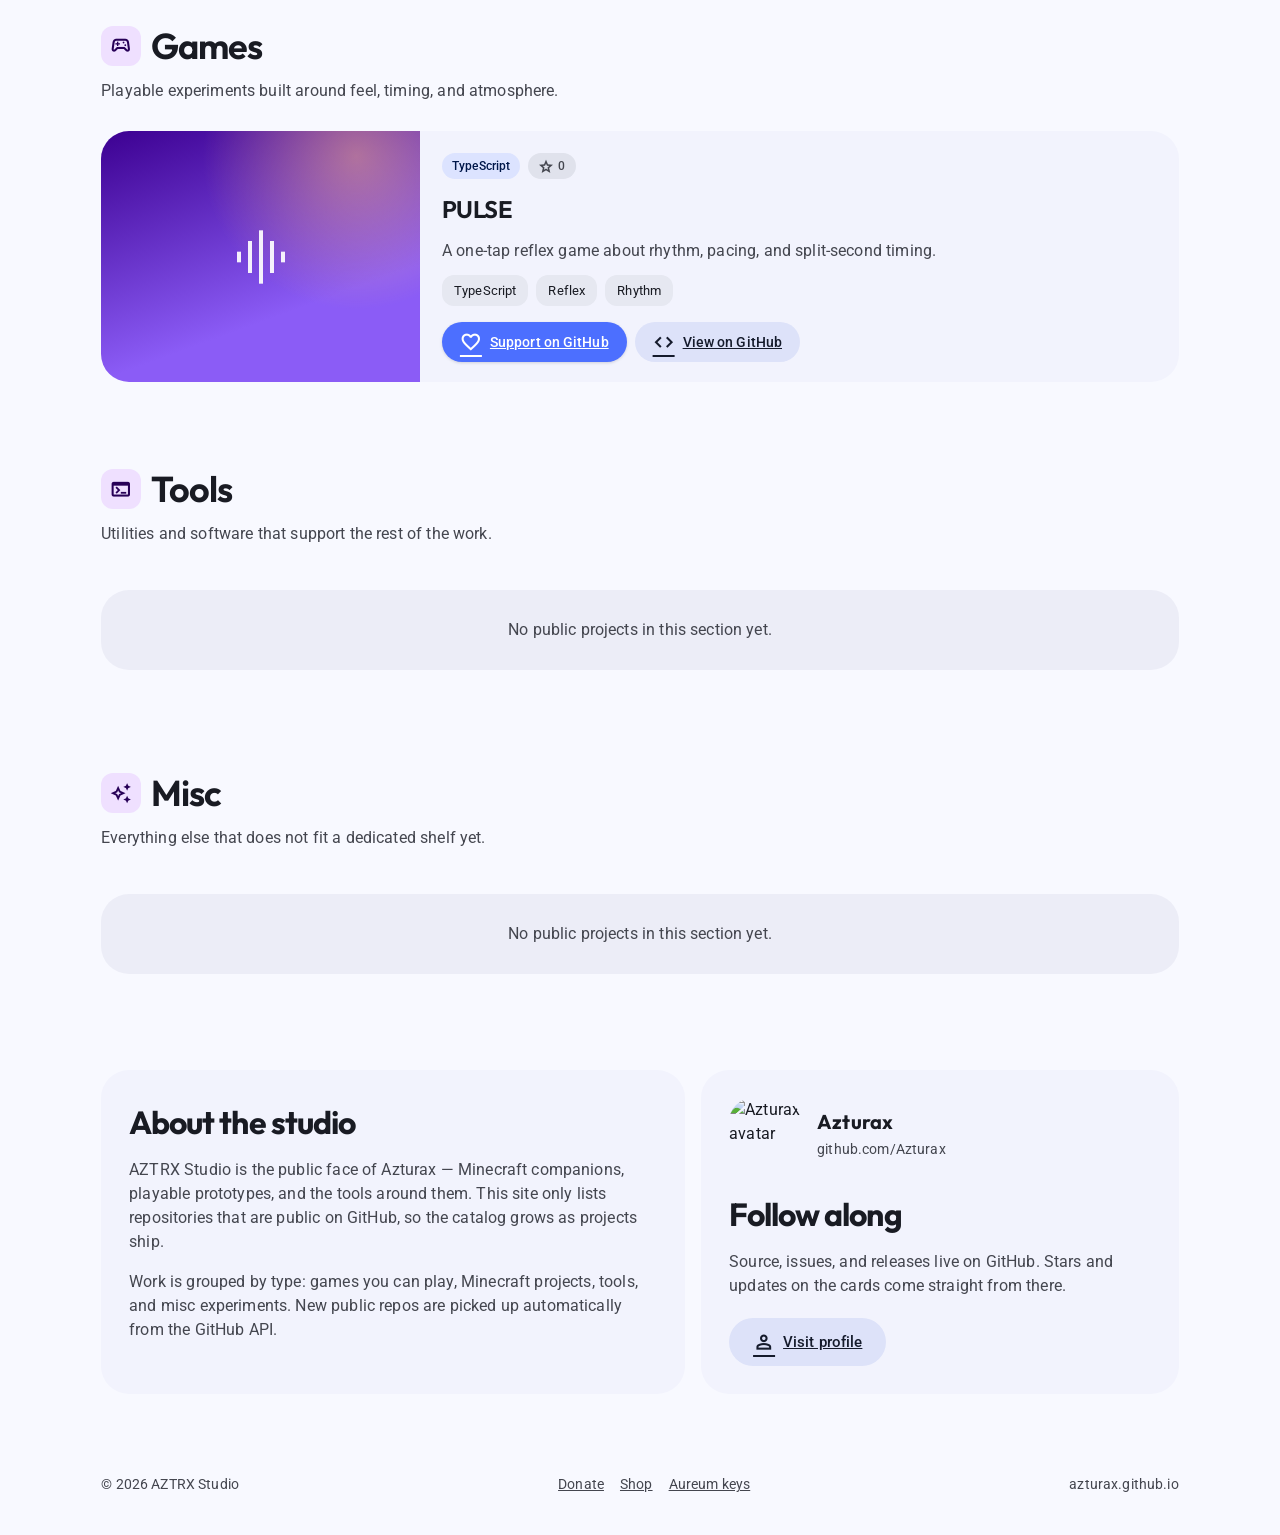
==== commit dd8e900a: "Publish Aureum launcher keys page with homepage section. Checkout stays mailto/TODO until real Gumro" ====
--- a/index.html
+++ b/index.html
@@ -31,7 +31,7 @@
       href="https://fonts.googleapis.com/css2?family=Material+Symbols+Outlined:opsz,wght,FILL,GRAD@24,400..600,0..1,0"
       rel="stylesheet"
     />
-    <link rel="stylesheet" href="css/styles.css?v=4" />
+    <link rel="stylesheet" href="css/styles.css?v=5" />
   </head>
   <body>
     <a class="skip-link" href="#projects">Skip to projects</a>
@@ -47,6 +47,7 @@
       <nav class="nav-pills" aria-label="Primary">
         <a href="#donate">Donate</a>
         <a href="#shop">Shop</a>
+        <a href="/keys/">Aureum keys</a>
         <a href="#showcase">Featured</a>
         <a href="#projects">Projects</a>
         <a href="#minecraft">Minecraft</a>
@@ -82,6 +83,10 @@
               <span class="material-symbols-outlined" aria-hidden="true">shopping_bag</span>
               Shop
             </a>
+            <a class="btn btn-outlined" href="/keys/">
+              <span class="material-symbols-outlined" aria-hidden="true">key</span>
+              Aureum keys
+            </a>
             <a class="btn btn-outlined" href="#projects">
               <span class="material-symbols-outlined" aria-hidden="true">grid_view</span>
               Explore projects
@@ -169,6 +174,34 @@
           <a href="https://github.com/sponsors/Azturax" target="_blank" rel="noopener noreferrer">support AZTRX Studio on GitHub Sponsors</a>.
         </p>
         <div class="store-grid" id="store-grid"></div>
+      </section>
+
+      <section class="section" id="aureum-keys" aria-labelledby="aureum-keys-title">
+        <div class="section-head">
+          <div class="section-copy">
+            <h2 id="aureum-keys-title">
+              <span class="section-icon">
+                <span class="material-symbols-outlined" aria-hidden="true">key</span>
+              </span>
+              Aureum launcher keys
+            </h2>
+            <p>
+              Redeem keys for Supporter (€2.50) and Patron (€7.50) ranks in the Aureum
+              Minecraft launcher. Cosmetics only — themes and badges, never gameplay.
+            </p>
+          </div>
+          <a class="btn btn-outlined" href="/keys/">Open keys page</a>
+        </div>
+        <p class="status-banner" id="aureum-keys-status">
+          Checkout links are placeholders until Gumroad / Ko-fi / Polar / Stripe Payment Links
+          are pasted into <code>js/config.js</code>. Until then, Buy opens a mailto request.
+          Redeem the key inside Aureum → Shop.
+        </p>
+        <p class="status-banner">
+          Not a Minecraft purchase. Not approved by or associated with Mojang or Microsoft.
+          Keys unlock launcher cosmetics only.
+        </p>
+        <div class="rank-grid" id="aureum-keys-grid"></div>
       </section>
 
       <div class="filters" id="filters" role="toolbar" aria-label="Filter projects by type"></div>
@@ -261,13 +294,14 @@
       <nav class="footer-links" aria-label="Footer">
         <a href="#donate">Donate</a>
         <a href="#shop">Shop</a>
+        <a href="/keys/">Aureum keys</a>
       </nav>
       <span>azturax.github.io</span>
     </footer>
 
-    <script src="js/config.js?v=4"></script>
-    <script src="js/store.js?v=4"></script>
-    <script src="js/app.js?v=4"></script>
+    <script src="js/config.js?v=5"></script>
+    <script src="js/store.js?v=5"></script>
+    <script src="js/app.js?v=5"></script>
     <script
       defer
       data-auto-init
--- a/css/styles.css
+++ b/css/styles.css
@@ -797,6 +797,18 @@
     linear-gradient(160deg, #2e1065, #7c3aed 68%);
 }
 
+.card-media.supporter {
+  background:
+    radial-gradient(circle at 25% 20%, color-mix(in srgb, #ffd54f 45%, transparent), transparent 50%),
+    linear-gradient(160deg, #c2410c, #ffa726 72%);
+}
+
+.card-media.patron {
+  background:
+    radial-gradient(circle at 75% 15%, color-mix(in srgb, #fde68a 55%, transparent), transparent 48%),
+    linear-gradient(160deg, #92400e, #f59e0b 68%);
+}
+
 .card-media .material-symbols-outlined {
   font-size: 4rem;
   color: #fff;
